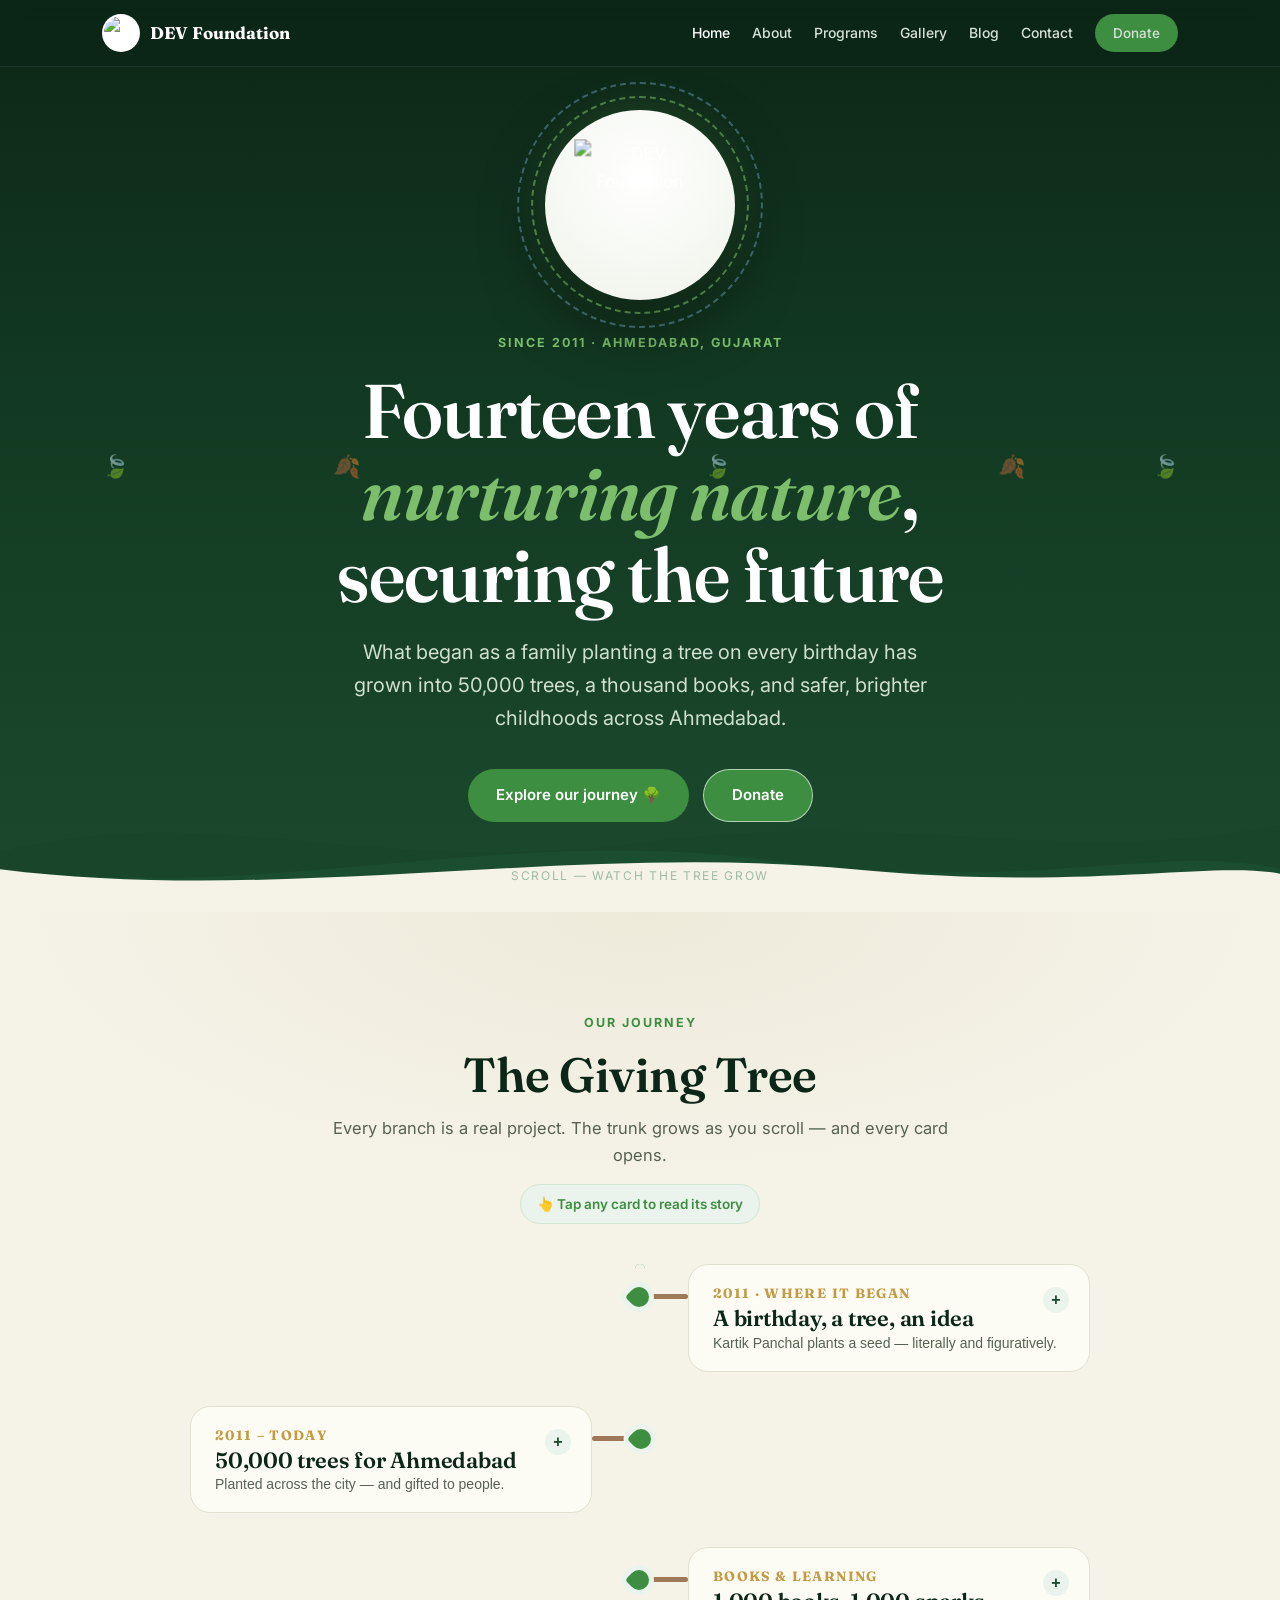
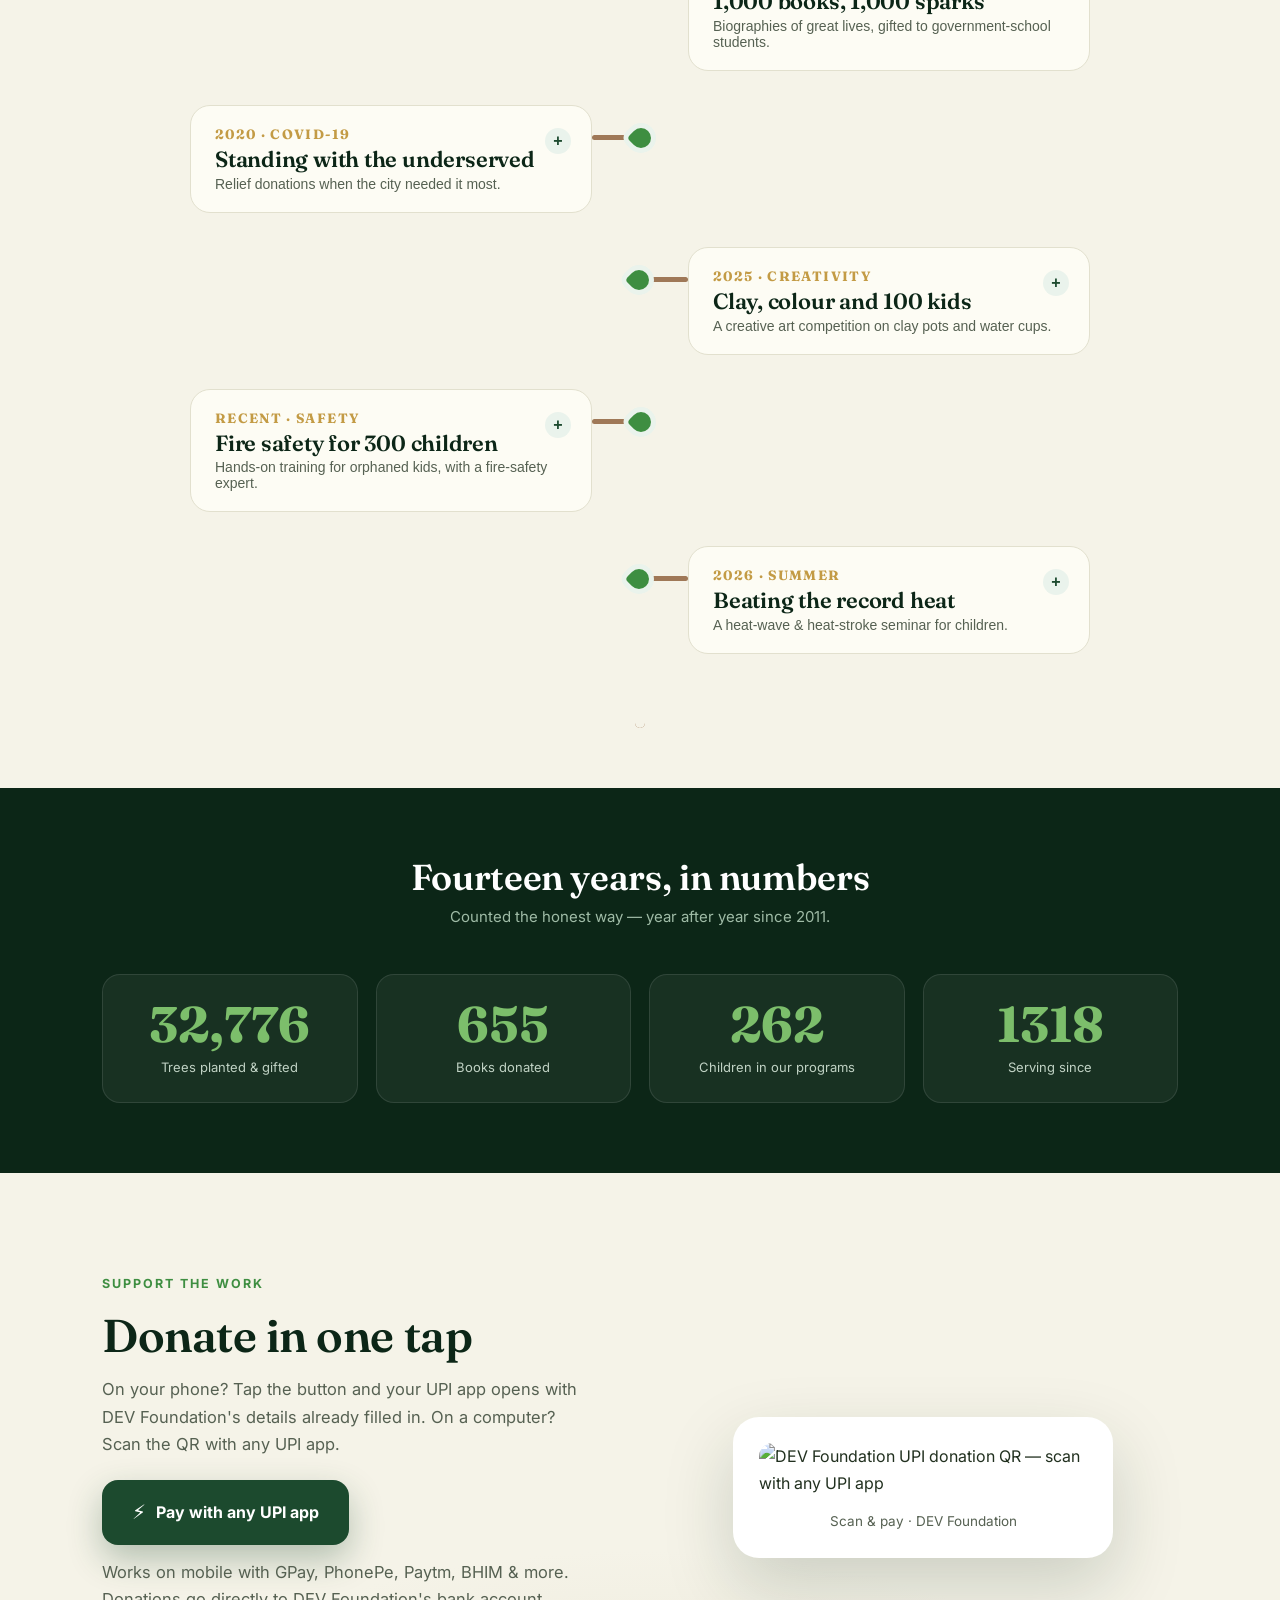
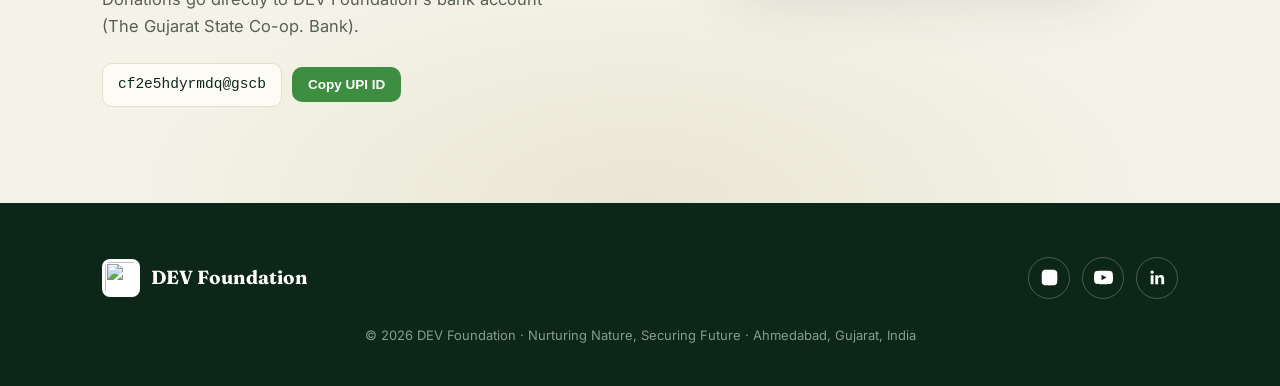
==== index.html @ 953d2b03 "Rename files and update links to fix site issues (6a5486227f415a7ed6ceddc9)" ====
<!DOCTYPE html>
<!-- ========================================================================
     DEV FOUNDATION — index.html  (HOME, v3 "The Giving Tree")
     • Layered forest hero with floating leaves
     • Interactive tree timeline: CLICK any leaf-card to open its story
     • Donate: QR + tap-to-pay UPI button (opens GPay/PhonePe on mobile)
     • Works on mobile / tablet / laptop
     ======================================================================== -->
<html lang="en">
<head>
  <meta charset="UTF-8">
  <meta name="viewport" content="width=device-width, initial-scale=1.0">
  <title>DEV Foundation — Nurturing Nature, Securing Future</title>
  <meta name="description" content="DEV Foundation, Ahmedabad — 50,000+ trees planted since 2011, 1,000+ books donated, child-safety programs. Explore our journey and donate via UPI.">
  <link rel="preconnect" href="https://fonts.googleapis.com">
  <link rel="preconnect" href="https://fonts.gstatic.com" crossorigin>
  <link href="https://fonts.googleapis.com/css2?family=Fraunces:ital,opsz,wght@0,9..144,400;0,9..144,600;0,9..144,700;1,9..144,500&family=Inter:wght@400;500;600;700&display=swap" rel="stylesheet">
  <link rel="stylesheet" href="style.css">
</head>
<body>

<!-- ============ NAV ============ -->
<header class="site-nav" id="siteNav">
  <div class="wrap nav-inner">
    <a class="nav-logo" href="index.html"><img src="images/dev-logo.png" alt="DEV Foundation logo"> DEV Foundation</a>
    <button class="nav-burger" id="burger" aria-label="Open menu" aria-expanded="false">
      <span></span><span></span><span></span>
    </button>
    <nav class="nav-menu" id="navMenu">
      <a href="index.html" class="active">Home</a>
      <a href="about.html">About</a>
      <a href="programs.html">Programs</a>
      <a href="gallery.html">Gallery</a>
      <a href="blog.html">Blog</a>
      <a href="contact.html">Contact</a>
      <a href="#donate" class="btn">Donate</a>
    </nav>
  </div>
</header>

<!-- ============ HERO: layered forest ============ -->
<section class="hero" id="top">
  <!-- floating leaves (positions vary) -->
  <span class="leaf-float" style="left:8%;animation-duration:14s">🍃</span>
  <span class="leaf-float" style="left:26%;animation-duration:18s;animation-delay:-6s">🍂</span>
  <span class="leaf-float" style="left:55%;animation-duration:16s;animation-delay:-3s">🍃</span>
  <span class="leaf-float" style="left:78%;animation-duration:20s;animation-delay:-10s">🍂</span>
  <span class="leaf-float" style="left:90%;animation-duration:15s;animation-delay:-8s">🍃</span>

  <div class="hero-content">
    <!-- 3D medallion: floats, has orbit rings, and tilts with your mouse -->
    <div class="medallion" id="medWrap">
      <div class="medallion-inner" id="medallion">
        <span class="ring"></span><span class="ring r2"></span>
        <img src="images/dev-logo.png" alt="DEV Foundation">
      </div>
    </div>
    <span class="eyebrow">Since 2011 · Ahmedabad, Gujarat</span>
    <h1>Fourteen years of <em>nurturing nature</em>, securing the future</h1>
    <p class="lead">What began as a family planting a tree on every birthday has grown into 50,000 trees, a thousand books, and safer, brighter childhoods across Ahmedabad.</p>
    <div class="hero-cta">
      <a href="#tree" class="btn">Explore our journey 🌳</a>
      <a href="#donate" class="btn ghost">Donate</a>
    </div>
  </div>

  <!-- layered hills for depth -->
  <div class="hero-layer l-back"><svg viewBox="0 0 1440 190" preserveAspectRatio="none"><path fill="#16412a" d="M0,120 C240,60 420,150 720,110 C1020,70 1200,140 1440,90 L1440,190 L0,190 Z"/></svg></div>
  <div class="hero-layer l-mid"><svg viewBox="0 0 1440 160" preserveAspectRatio="none"><path fill="#1d5434" d="M0,110 C300,150 560,60 860,100 C1160,140 1300,80 1440,110 L1440,160 L0,160 Z"/></svg></div>
  <div class="hero-layer l-front"><svg viewBox="0 0 1440 120" preserveAspectRatio="none"><path fill="#F5F3E8" d="M0,70 C320,110 640,40 960,70 C1220,95 1360,60 1440,75 L1440,120 L0,120 Z"/></svg></div>

  <div class="scroll-hint">Scroll — watch the tree grow</div>
</section>

<!-- ============ THE GIVING TREE (click the cards) ============ -->
<section class="tree-sec" id="tree">
  <div class="wrap">
    <div class="tree-head">
      <span class="eyebrow">Our journey</span>
      <h2>The Giving Tree</h2>
      <p>Every branch is a real project. The trunk grows as you scroll — and every card opens.</p>
      <span class="tree-hint">👆 Tap any card to read its story</span>
    </div>

    <div class="tree" id="treeRoot">
      <div class="trunk" id="trunk"></div>

      <!-- ====== BRANCH 1 : 2011 origins ====== -->
      <div class="branch rv">
        <button class="node" aria-expanded="false" aria-controls="d1">
          <span class="leafdot"></span>
          <span class="yr">2011 · WHERE IT BEGAN</span>
          <h3>A birthday, a tree, an idea</h3>
          <p class="peek">Kartik Panchal plants a seed — literally and figuratively.</p>
          <span class="openicon">+</span>
        </button>
        <div class="detail" id="d1">
          <div class="detail-inner">
            <p>The idea for DEV Foundation took root with Kartik Panchal. The family began planting a tree on every member's birthday and every World Environment Day — a small ritual that quietly became a tradition, then a mission.</p>
            <span class="fact">🌱 Started 2011</span><span class="fact">👨‍👩‍👦 Family-led</span>
            <div class="photo-slot">Photo slot — early plantation days (add later)</div>
          </div>
        </div>
      </div>

      <!-- ====== BRANCH 2 : 50,000 trees ====== -->
      <div class="branch rv">
        <button class="node" aria-expanded="false" aria-controls="d2">
          <span class="leafdot"></span>
          <span class="yr">2011 – TODAY</span>
          <h3>50,000 trees for Ahmedabad</h3>
          <p class="peek">Planted across the city — and gifted to people.</p>
          <span class="openicon">+</span>
        </button>
        <div class="detail" id="d2">
          <div class="detail-inner">
            <p>Year after year, tree by tree, DEV Foundation has planted and gifted around <strong>50,000 trees</strong> in and around Ahmedabad. Some stand in public spaces; many were gifted to people to plant and care for themselves — spreading the habit, not just the trees.</p>
            <span class="fact">🌳 ~50,000 trees</span><span class="fact">📍 Ahmedabad</span><span class="fact">🎁 Gifted to citizens</span>
            <div class="photo-slot">Photo slot — plantation drives (add later)</div>
          </div>
        </div>
      </div>

      <!-- ====== BRANCH 3 : 1,000 books ====== -->
      <div class="branch rv">
        <button class="node" aria-expanded="false" aria-controls="d3">
          <span class="leafdot"></span>
          <span class="yr">BOOKS &amp; LEARNING</span>
          <h3>1,000 books, 1,000 sparks</h3>
          <p class="peek">Biographies of great lives, gifted to government-school students.</p>
          <span class="openicon">+</span>
        </button>
        <div class="detail" id="d3">
          <div class="detail-inner">
            <p>We donated over <strong>1,000 books</strong> — autobiographies and biographies of successful people — to government-school students. The idea is simple: a child who reads how great lives were built starts imagining their own.</p>
            <span class="fact">📚 1,000+ books</span><span class="fact">🏫 Govt-school students</span>
            <div class="photo-slot">Photo slot — book donation (add later)</div>
          </div>
        </div>
      </div>

      <!-- ====== BRANCH 4 : COVID relief ====== -->
      <div class="branch rv">
        <button class="node" aria-expanded="false" aria-controls="d4">
          <span class="leafdot"></span>
          <span class="yr">2020 · COVID-19</span>
          <h3>Standing with the underserved</h3>
          <p class="peek">Relief donations when the city needed it most.</p>
          <span class="openicon">+</span>
        </button>
        <div class="detail" id="d4">
          <div class="detail-inner">
            <p>During the COVID-19 pandemic, DEV Foundation directed donations to underserved families — support given quietly, when it mattered most.</p>
            <span class="fact">🤝 Community relief</span><span class="fact">🦠 Pandemic response</span>
            <div class="photo-slot">Photo slot — relief work (add later)</div>
          </div>
        </div>
      </div>

      <!-- ====== BRANCH 5 : art competition ====== -->
      <div class="branch rv">
        <button class="node" aria-expanded="false" aria-controls="d5">
          <span class="leafdot"></span>
          <span class="yr">2025 · CREATIVITY</span>
          <h3>Clay, colour and 100 kids</h3>
          <p class="peek">A creative art competition on clay pots and water cups.</p>
          <span class="openicon">+</span>
        </button>
        <div class="detail" id="d5">
          <div class="detail-inner">
            <p>We brought <strong>100 students</strong> together for a creative art competition — painting clay pots and clay water cups. Traditional materials, young imaginations, and a room full of colour.</p>
            <span class="fact">🎨 100 students</span><span class="fact">🏺 Clay pots &amp; cups</span>
            <div class="photo-slot">Photo slot — art competition (add later)</div>
          </div>
        </div>
      </div>

      <!-- ====== BRANCH 6 : fire safety ====== -->
      <div class="branch rv">
        <button class="node" aria-expanded="false" aria-controls="d6">
          <span class="yr">RECENT · SAFETY</span>
          <span class="leafdot"></span>
          <h3>Fire safety for 300 children</h3>
          <p class="peek">Hands-on training for orphaned kids, with a fire-safety expert.</p>
          <span class="openicon">+</span>
        </button>
        <div class="detail" id="d6">
          <div class="detail-inner">
            <p>With a fire-safety expert, we trained <strong>300 orphaned children</strong> in what to do in danger — run in three batches of 100 students over six months, so every group got real attention, not a lecture.</p>
            <span class="fact">🛟 300 children</span><span class="fact">👩‍🚒 Expert-led</span><span class="fact">🗓 3 batches / 6 months</span>
            <div class="photo-slot">Photo slot — fire-safety drill (add later)</div>
          </div>
        </div>
      </div>

      <!-- ====== BRANCH 7 : heatwave seminar ====== -->
      <div class="branch rv">
        <button class="node" aria-expanded="false" aria-controls="d7">
          <span class="leafdot"></span>
          <span class="yr">2026 · SUMMER</span>
          <h3>Beating the record heat</h3>
          <p class="peek">A heat-wave &amp; heat-stroke seminar for children.</p>
          <span class="openicon">+</span>
        </button>
        <div class="detail" id="d7">
          <div class="detail-inner">
            <p>As Ahmedabad faced a record-breaking summer, we ran a seminar teaching children how to recognise heat stroke and keep themselves cool and safe — practical knowledge for a warming world, which is exactly where environment work meets child welfare.</p>
            <span class="fact">☀️ Heat-stroke awareness</span><span class="fact">🧒 For children</span>
            <div class="photo-slot">Photo slot — seminar (add later)</div>
          </div>
        </div>
      </div>

    </div><!-- /tree -->
  </div>
</section>

<!-- ============ IMPACT COUNTERS ============ -->
<section class="impact">
  <div class="wrap">
    <h2>Fourteen years, in numbers</h2>
    <p class="sub">Counted the honest way — year after year since 2011.</p>
    <div class="counters">
      <div class="counter rv"><div class="n" data-to="50000" data-suffix="+">0</div><div class="l">Trees planted &amp; gifted</div></div>
      <div class="counter rv"><div class="n" data-to="1000" data-suffix="+">0</div><div class="l">Books donated</div></div>
      <div class="counter rv"><div class="n" data-to="400" data-suffix="+">0</div><div class="l">Children in our programs</div></div>
      <div class="counter rv"><div class="n" data-to="2011" data-plain="1">0</div><div class="l">Serving since</div></div>
    </div>
  </div>
</section>

<!-- ============ DONATE: QR + UPI tap-to-pay ============ -->
<section class="donate" id="donate">
  <div class="wrap don-grid">
    <div class="don-copy rv">
      <span class="eyebrow">Support the work</span>
      <h2>Donate in one tap</h2>
      <p>On your phone? Tap the button and your UPI app opens with DEV Foundation's details already filled in. On a computer? Scan the QR with any UPI app.</p>
      <!-- UPI deep link: opens GPay / PhonePe / Paytm on mobile -->
      <a class="upi-btn" href="upi://pay?pa=cf2e5hdyrmdq@gscb&pn=DEV%20FOUNDATION&cu=INR">
        <span class="em">⚡</span> Pay with any UPI app
      </a>
      <p class="upi-note">Works on mobile with GPay, PhonePe, Paytm, BHIM &amp; more. Donations go directly to DEV Foundation's bank account (The Gujarat State Co-op. Bank).</p>
      <div class="upi-row">
        <span class="upi-id" id="devUpi">cf2e5hdyrmdq@gscb</span>
        <button class="copy-btn" id="copyBtn">Copy UPI ID</button>
      </div>
    </div>
    <div class="qr-card rv" id="qrCard">
      <img src="images/dev-qr.png" alt="DEV Foundation UPI donation QR — scan with any UPI app">
      <p class="cap">Scan &amp; pay · DEV Foundation</p>
    </div>
  </div>
</section>

<!-- ============ FOOTER ============ -->
<footer class="site-foot">
  <div class="wrap">
    <div class="foot-top">
      <div class="foot-logo"><img src="images/dev-logo.png" alt="">DEV Foundation</div>
      <!-- EDIT LATER: paste real social links into href="" -->
      <div class="socials">
        <a href="#" aria-label="Instagram" title="Instagram"><svg viewBox="0 0 24 24"><path d="M12 2.2c3.2 0 3.6 0 4.9.1 1.2.1 1.8.2 2.2.4.6.2 1 .5 1.4.9.4.4.7.8.9 1.4.2.4.4 1 .4 2.2.1 1.3.1 1.7.1 4.9s0 3.6-.1 4.9c-.1 1.2-.2 1.8-.4 2.2-.2.6-.5 1-.9 1.4-.4.4-.8.7-1.4.9-.4.2-1 .4-2.2.4-1.3.1-1.7.1-4.9.1s-3.6 0-4.9-.1c-1.2-.1-1.8-.2-2.2-.4-.6-.2-1-.5-1.4-.9-.4-.4-.7-.8-.9-1.4-.2-.4-.4-1-.4-2.2C2.2 15.6 2.2 15.2 2.2 12s0-3.6.1-4.9c.1-1.2.2-1.8.4-2.2.2-.6.5-1 .9-1.4.4-.4.8-.7 1.4-.9.4-.2 1-.4 2.2-.4C8.4 2.2 8.8 2.2 12 2.2zm0 3.1a4.9 4.9 0 1 1 0 9.8 4.9 4.9 0 0 1 0-9.8zm6.2-.2a1.1 1.1 0 1 1-2.3 0 1.1 1.1 0 0 1 2.3 0zM12 7.1a3.2 3.2 0 1 0 0 6.4 3.2 3.2 0 0 0 0-6.4z"/></svg></a>
        <a href="#" aria-label="YouTube" title="YouTube"><svg viewBox="0 0 24 24"><path d="M23.5 6.2a3 3 0 0 0-2.1-2.1C19.5 3.5 12 3.5 12 3.5s-7.5 0-9.4.6A3 3 0 0 0 .5 6.2 31 31 0 0 0 0 12a31 31 0 0 0 .5 5.8 3 3 0 0 0 2.1 2.1c1.9.6 9.4.6 9.4.6s7.5 0 9.4-.6a3 3 0 0 0 2.1-2.1A31 31 0 0 0 24 12a31 31 0 0 0-.5-5.8zM9.5 15.5v-7l6.3 3.5-6.3 3.5z"/></svg></a>
        <a href="#" aria-label="LinkedIn" title="LinkedIn"><svg viewBox="0 0 24 24"><path d="M20.4 20.4h-3.6v-5.6c0-1.3 0-3-1.9-3s-2.1 1.4-2.1 2.9v5.7H9.2V9h3.4v1.6h.1c.5-.9 1.7-1.9 3.4-1.9 3.6 0 4.3 2.4 4.3 5.5v6.2zM5.2 7.4a2.1 2.1 0 1 1 0-4.2 2.1 2.1 0 0 1 0 4.2zM7 20.4H3.4V9H7v11.4z"/></svg></a>
      </div>
    </div>
    <p class="foot-fine">© 2026 DEV Foundation · Nurturing Nature, Securing Future · Ahmedabad, Gujarat, India</p>
  </div>
</footer>

<script>
/* ---------- mobile menu ---------- */
var burger=document.getElementById('burger'),menu=document.getElementById('navMenu');
burger.addEventListener('click',function(){
  var open=menu.classList.toggle('open');
  burger.setAttribute('aria-expanded',open);
});
menu.querySelectorAll('a').forEach(function(a){a.addEventListener('click',function(){menu.classList.remove('open');burger.setAttribute('aria-expanded',false);});});

/* ---------- smooth scroll for in-page links (with fixed-nav offset) ---------- */
document.querySelectorAll('a[href^="#"]').forEach(function(a){
  a.addEventListener('click',function(e){
    var id=a.getAttribute('href');if(id.length<2)return;
    var target=document.querySelector(id);if(!target)return;
    e.preventDefault();
    window.scrollTo({top:target.getBoundingClientRect().top+window.pageYOffset-56,behavior:'smooth'});
  });
});

/* ---------- 3D tilt on the hero medallion (desktop, motion-safe) ---------- */
if(window.matchMedia('(hover:hover) and (prefers-reduced-motion:no-preference)').matches){
  var med=document.getElementById('medallion'),medWrap=document.getElementById('medWrap');
  if(med){
    medWrap.addEventListener('mousemove',function(ev){
      var r=med.getBoundingClientRect();
      var x=(ev.clientX-r.left)/r.width-.5,y=(ev.clientY-r.top)/r.height-.5;
      med.style.transform='rotateY('+(x*20)+'deg) rotateX('+(-y*20)+'deg)';
      med.style.animation='none';
    });
    medWrap.addEventListener('mouseleave',function(){med.style.transform='';med.style.animation='';});
  }
}

/* ---------- nav darkens after hero ---------- */
var nav=document.getElementById('siteNav');
window.addEventListener('scroll',function(){
  nav.classList.toggle('solid',window.scrollY>60);
},{passive:true});

/* ---------- scroll reveal + counters ---------- */
var obs=new IntersectionObserver(function(es){
  es.forEach(function(e){
    if(e.isIntersecting){
      e.target.classList.add('in');
      runCount(e.target);
      obs.unobserve(e.target);
    }
  });
},{threshold:.18});
document.querySelectorAll('.rv').forEach(function(el){obs.observe(el);});

function runCount(scope){
  (scope.querySelectorAll?scope.querySelectorAll('.n[data-to]'):[]).forEach(function(el){
    if(el.dataset.done)return;el.dataset.done=1;
    var to=+el.dataset.to,plain=el.dataset.plain,suf=el.dataset.suffix||'',start=null,dur=1500;
    function step(t){
      if(!start)start=t;
      var p=Math.min((t-start)/dur,1),v=Math.floor(p*to);
      el.textContent=(plain?v:v.toLocaleString('en-IN'))+(p===1?suf:'');
      if(p<1)requestAnimationFrame(step);
    }
    requestAnimationFrame(step);
  });
}

/* ---------- the trunk grows as you scroll ---------- */
var trunk=document.getElementById('trunk'),treeRoot=document.getElementById('treeRoot');
function growTrunk(){
  if(!trunk)return;
  var r=treeRoot.getBoundingClientRect(),vh=window.innerHeight;
  var progress=Math.min(Math.max((vh*0.8-r.top)/(r.height),0),1);
  trunk.style.setProperty('--trunk-hide',1-progress);
}
window.addEventListener('scroll',growTrunk,{passive:true});
growTrunk();

/* ---------- click a leaf card to open its story ---------- */
document.querySelectorAll('.node').forEach(function(btn){
  btn.addEventListener('click',function(){
    var panel=document.getElementById(btn.getAttribute('aria-controls'));
    var open=btn.getAttribute('aria-expanded')==='true';
    btn.setAttribute('aria-expanded',!open);
    panel.style.maxHeight=open?'0':(panel.scrollHeight+'px');
  });
});

/* ---------- copy UPI id ---------- */
document.getElementById('copyBtn').addEventListener('click',function(){
  var b=this;
  navigator.clipboard.writeText(document.getElementById('devUpi').innerText).then(function(){
    var o=b.innerText;b.innerText='Copied!';setTimeout(function(){b.innerText=o;},1600);
  });
});

/* ---------- gentle 3D tilt on the QR card (desktop) ---------- */
if(window.matchMedia('(hover:hover) and (prefers-reduced-motion:no-preference)').matches){
  var qc=document.getElementById('qrCard');
  qc.addEventListener('mousemove',function(ev){
    var r=qc.getBoundingClientRect();
    var x=(ev.clientX-r.left)/r.width-.5,y=(ev.clientY-r.top)/r.height-.5;
    qc.style.transform='rotateY('+(x*8)+'deg) rotateX('+(-y*8)+'deg)';
  });
  qc.addEventListener('mouseleave',function(){qc.style.transform='';});
}
</script>
</body>
</html>
---- style.css ----
/* ==========================================================================
   DEV FOUNDATION — style.css  (v3 "The Giving Tree")
   One file styles every page. Colours live at the top; sections below.
   ========================================================================== */

/* ---- 1. Colours & type tokens ---- */
:root{
  --paper:#F5F3E8;
  --paper-2:#FDFCF4;
  --forest:#1C4A2E;
  --forest-deep:#0C2617;
  --leaf:#3E8E41;
  --leaf-soft:#7CBE6B;
  --sky:#4A7FA5;
  --earth:#8A5A34;
  --gold:#C39B45;
  --ink:#21301F;
  --muted:#566152;
  --line:#E2E0CE;
}
*{box-sizing:border-box;margin:0;padding:0}
html{scroll-behavior:smooth}
body{font-family:'Inter',system-ui,sans-serif;background:var(--paper);color:var(--ink);line-height:1.65;-webkit-font-smoothing:antialiased;overflow-x:hidden}
h1,h2,h3,h4{font-family:'Fraunces',Georgia,serif;font-weight:600;line-height:1.08;letter-spacing:-.01em}
a{color:inherit;text-decoration:none}
img{max-width:100%;display:block}
.wrap{max-width:1120px;margin:0 auto;padding:0 22px}
.eyebrow{display:inline-block;font-size:12.5px;font-weight:700;letter-spacing:.16em;text-transform:uppercase;color:var(--leaf);margin-bottom:16px}
.btn{display:inline-flex;align-items:center;gap:9px;background:var(--forest);color:#fff;padding:13px 28px;border-radius:100px;font-weight:600;font-size:15px;border:none;cursor:pointer;transition:background .25s,transform .25s,box-shadow .25s}
.btn:hover{background:var(--forest-deep);transform:translateY(-2px);box-shadow:0 12px 26px rgba(28,74,46,.28)}
.btn.ghost{background:transparent;color:#fff;border:1.5px solid rgba(255,255,255,.6)}
.btn.ghost:hover{background:rgba(255,255,255,.14);box-shadow:none}
.rv{opacity:0;transform:translateY(24px);transition:opacity .7s ease,transform .7s ease}
.rv.in{opacity:1;transform:none}

/* ---- 2. Navigation ---- */
header.site-nav{position:fixed;top:0;left:0;right:0;z-index:60;background:rgba(12,38,23,.55);backdrop-filter:blur(12px);border-bottom:1px solid rgba(255,255,255,.08);transition:background .3s}
header.site-nav.solid{background:rgba(12,38,23,.92)}
.nav-inner{display:flex;align-items:center;justify-content:space-between;height:66px}
.nav-logo{display:flex;align-items:center;gap:10px;font-family:'Fraunces',serif;font-weight:700;font-size:17px;color:#fff}
.nav-logo img{width:38px;height:38px;object-fit:contain;background:#fff;border-radius:50%;padding:2px}
.nav-menu{display:flex;gap:22px;align-items:center}
.nav-menu a{font-size:14px;font-weight:500;color:#D5E3D6;transition:color .2s}
.nav-menu a:hover,.nav-menu a.active{color:#fff}
.nav-menu .btn{padding:8px 18px;font-size:13.5px;background:var(--leaf)}
.nav-menu .btn:hover{background:var(--leaf-soft);color:var(--forest-deep)}
/* mobile hamburger */
.nav-burger{display:none;flex-direction:column;gap:5px;background:none;border:none;cursor:pointer;padding:6px}
.nav-burger span{width:24px;height:2.5px;background:#fff;border-radius:2px;transition:transform .3s,opacity .3s}
@media(max-width:900px){
  .nav-burger{display:flex}
  .nav-menu{position:fixed;top:66px;right:0;left:0;background:rgba(12,38,23,.97);flex-direction:column;padding:26px 24px 30px;gap:20px;transform:translateY(-130%);transition:transform .35s ease;border-bottom:1px solid rgba(255,255,255,.1)}
  .nav-menu.open{transform:translateY(0)}
  .nav-menu a{font-size:17px}
}

/* ---- 3. Hero: layered forest ---- */
.hero{position:relative;min-height:100svh;display:flex;align-items:center;justify-content:center;text-align:center;overflow:hidden;background:linear-gradient(180deg,#0C2617 0%,#123A22 45%,#1C4A2E 100%);color:#fff;padding:110px 0 90px}
.hero-layer{position:absolute;left:0;right:0;bottom:-2px;pointer-events:none}
.hero-layer svg{display:block;width:100%;height:auto}
.l-back{opacity:.35}
.l-mid{opacity:.6}
.l-front{opacity:1}
.leaf-float{position:absolute;font-size:22px;opacity:.5;animation:fall linear infinite}
@keyframes fall{
  0%{transform:translateY(-8vh) rotate(0deg)}
  100%{transform:translateY(108vh) rotate(340deg)}
}
.hero-content{position:relative;z-index:3;max-width:780px;padding:0 22px}
/* 3D logo medallion (floats + tilts with the mouse) */
.medallion{perspective:900px;margin:0 auto 28px;width:190px}
.medallion-inner{width:190px;height:190px;border-radius:50%;position:relative;display:flex;align-items:center;justify-content:center;background:radial-gradient(circle at 50% 35%,#ffffff,#EFF3E9);box-shadow:0 24px 60px rgba(0,0,0,.5),0 0 40px rgba(124,190,107,.25);transform-style:preserve-3d;transition:transform .2s ease;animation:float 6s ease-in-out infinite}
.medallion-inner img{width:66%;height:66%;object-fit:contain;transform:translateZ(36px)}
.ring{position:absolute;inset:-14px;border-radius:50%;border:2px dashed var(--leaf-soft);opacity:.55;animation:spin 26s linear infinite}
.ring.r2{inset:-28px;border-color:#7FB3D8;animation-duration:40s;animation-direction:reverse;opacity:.4}
@keyframes spin{to{transform:rotate(360deg)}}
@keyframes float{0%,100%{transform:translateY(0)}50%{transform:translateY(-10px)}}
.hero .eyebrow{color:var(--leaf-soft)}
.hero h1{font-size:clamp(40px,7.6vw,76px);margin-bottom:20px}
.hero h1 em{font-style:italic;color:var(--leaf-soft)}
.hero .lead{font-size:clamp(16.5px,2.3vw,20px);color:#CFE0D0;max-width:600px;margin:0 auto 34px}
.hero-cta{display:flex;gap:14px;justify-content:center;flex-wrap:wrap}
.hero .btn{background:var(--leaf)}
.hero .btn:hover{background:var(--leaf-soft);color:var(--forest-deep)}
.scroll-hint{position:absolute;bottom:26px;left:50%;transform:translateX(-50%);z-index:3;color:#9FBBA6;font-size:12px;letter-spacing:.14em;text-transform:uppercase;animation:hint 2.4s ease-in-out infinite}
@keyframes hint{0%,100%{transform:translate(-50%,0);opacity:.7}50%{transform:translate(-50%,8px);opacity:1}}

/* ---- 4. THE GIVING TREE (interactive timeline) ---- */
.tree-sec{position:relative;padding:96px 0 60px;background:
  radial-gradient(1200px 500px at 50% 0%,#EDEADA 0%,var(--paper) 55%)}
.tree-head{text-align:center;max-width:640px;margin:0 auto 24px}
.tree-head h2{font-size:clamp(30px,4.6vw,48px);color:var(--forest-deep);margin-bottom:14px}
.tree-head p{color:var(--muted);font-size:16.5px}
.tree-hint{display:inline-flex;align-items:center;gap:8px;margin-top:14px;font-size:13.5px;color:var(--leaf);font-weight:600;background:#EAF3EC;border:1px solid #D3E6D6;padding:8px 16px;border-radius:100px}

.tree{position:relative;max-width:900px;margin:40px auto 0;padding-bottom:40px}
/* the growing trunk */
.trunk{position:absolute;left:50%;top:0;bottom:0;width:10px;transform:translateX(-50%);border-radius:8px;background:linear-gradient(180deg,var(--leaf) 0%,var(--earth) 100%);transform-origin:top;overflow:hidden}
.trunk::after{content:"";position:absolute;inset:0;background:var(--paper);transform-origin:bottom;transform:scaleY(var(--trunk-hide,1));transition:transform .1s linear}
/* each milestone = a branch */
.branch{position:relative;width:calc(50% - 48px);margin-bottom:34px}
.branch:nth-child(odd){margin-right:auto}
.branch:nth-child(even){margin-left:auto}
/* the wooden connector from trunk to node */
.branch::before{content:"";position:absolute;top:30px;width:48px;height:5px;border-radius:4px;background:var(--earth);opacity:.8}
.branch:nth-child(odd)::before{right:-48px}
.branch:nth-child(even)::before{left:-48px}
/* leaf node button */
.node{width:100%;text-align:left;background:var(--paper-2);border:1.5px solid var(--line);border-radius:20px;padding:20px 24px;cursor:pointer;transition:transform .22s,box-shadow .22s,border-color .22s;position:relative}
.node:hover{transform:translateY(-4px);box-shadow:0 16px 36px rgba(28,74,46,.13);border-color:var(--leaf-soft)}
.node .yr{font-family:'Fraunces',serif;font-size:13.5px;font-weight:700;letter-spacing:.1em;color:var(--gold)}
.node h3{font-size:clamp(18px,2.4vw,22px);color:var(--forest-deep);margin:6px 0 4px}
.node .peek{font-size:14px;color:var(--muted)}
.node .leafdot{position:absolute;top:22px;width:20px;height:20px;border-radius:50% 50% 50% 4px;background:var(--leaf);transform:rotate(45deg);box-shadow:0 0 0 5px #EAF3EC;transition:transform .3s,background .3s}
.branch:nth-child(odd) .leafdot{right:-60px}
.branch:nth-child(even) .leafdot{left:-60px}
.node[aria-expanded="true"] .leafdot{background:var(--gold);transform:rotate(45deg) scale(1.25)}
.node .openicon{position:absolute;right:20px;top:22px;width:26px;height:26px;border-radius:50%;background:#EAF3EC;color:var(--forest);display:flex;align-items:center;justify-content:center;font-size:16px;font-weight:700;transition:transform .3s}
.node[aria-expanded="true"] .openicon{transform:rotate(45deg)}
/* the expanding detail panel */
.detail{max-height:0;overflow:hidden;transition:max-height .5s ease;background:transparent}
.detail-inner{background:var(--forest-deep);color:#DFEADF;border-radius:20px;padding:26px 28px;margin-top:12px}
.detail-inner p{font-size:15px;margin-bottom:12px;color:#C9DACB}
.detail-inner .fact{display:inline-block;background:rgba(255,255,255,.08);border:1px solid rgba(255,255,255,.14);color:var(--leaf-soft);font-weight:600;font-size:13px;border-radius:100px;padding:6px 14px;margin:4px 6px 0 0}
.detail-inner .photo-slot{margin-top:14px;border:1.5px dashed rgba(255,255,255,.3);border-radius:14px;padding:20px;text-align:center;font-size:13px;color:#9FBBA6}
.detail-inner .photo-slot img{border-radius:12px;margin:0 auto}
/* tree responsive: single column */
@media(max-width:760px){
  .trunk{left:16px;transform:none}
  .branch{width:100%;padding-left:52px}
  .branch:nth-child(odd),.branch:nth-child(even){margin:0 0 26px 0}
  .branch::before{left:16px!important;right:auto!important;width:36px;top:28px}
  .branch .leafdot{left:6px!important;right:auto!important;top:20px}
}

/* ---- 5. Impact counters ---- */
.impact{background:var(--forest-deep);color:#fff;padding:70px 0}
.impact h2{color:#fff;font-size:clamp(26px,3.4vw,36px);text-align:center;margin-bottom:8px}
.impact .sub{text-align:center;color:#9FBBA6;margin-bottom:44px;font-size:15px}
.counters{display:grid;grid-template-columns:repeat(4,1fr);gap:18px}
.counter{text-align:center;padding:24px 12px;border-radius:18px;background:rgba(255,255,255,.05);border:1px solid rgba(255,255,255,.1)}
.counter .n{font-family:'Fraunces',serif;font-size:clamp(32px,4.4vw,50px);font-weight:700;color:var(--leaf-soft);line-height:1}
.counter .l{font-size:13px;color:#C0D2C4;margin-top:8px}
@media(max-width:760px){.counters{grid-template-columns:repeat(2,1fr)}}

/* ---- 6. Donate (QR + UPI tap-to-pay) ---- */
.donate{padding:96px 0;background:
  radial-gradient(900px 420px at 50% 100%,#E9E6D5 0%,var(--paper) 60%)}
.don-grid{display:grid;grid-template-columns:1fr 1fr;gap:56px;align-items:center}
@media(max-width:860px){.don-grid{grid-template-columns:1fr}}
.don-copy h2{font-size:clamp(30px,4.4vw,46px);color:var(--forest-deep);margin-bottom:16px}
.don-copy p{color:var(--muted);font-size:16.5px;margin-bottom:22px;max-width:480px}
.upi-btn{display:inline-flex;align-items:center;gap:10px;background:var(--forest);color:#fff;font-weight:700;font-size:16px;padding:16px 30px;border-radius:16px;box-shadow:0 14px 34px rgba(28,74,46,.3);transition:transform .22s,box-shadow .22s;margin-bottom:14px}
.upi-btn:hover{transform:translateY(-3px);box-shadow:0 20px 44px rgba(28,74,46,.36)}
.upi-btn .em{font-size:20px}
.upi-note{font-size:13px;color:var(--muted)}
.upi-row{display:flex;align-items:center;gap:10px;margin-top:18px;flex-wrap:wrap}
.upi-id{font-family:ui-monospace,'SF Mono',Menlo,monospace;font-size:14.5px;background:var(--paper-2);padding:9px 15px;border-radius:10px;border:1px solid var(--line);color:var(--forest-deep)}
.copy-btn{background:var(--leaf);color:#fff;border:none;padding:10px 16px;border-radius:10px;font-size:13.5px;font-weight:700;cursor:pointer;transition:background .2s}
.copy-btn:hover{background:var(--forest)}
.qr-card{background:#fff;border-radius:26px;padding:26px;box-shadow:0 28px 70px rgba(15,46,28,.18);max-width:380px;margin:0 auto;transform-style:preserve-3d;transition:transform .2s ease}
.qr-card img{border-radius:14px}
.qr-card .cap{text-align:center;font-size:13.5px;color:var(--muted);margin-top:14px}

/* ---- 7. Footer ---- */
footer.site-foot{background:var(--forest-deep);color:#B7C9BB;padding:54px 0 40px}
.foot-top{display:flex;justify-content:space-between;align-items:center;gap:24px;flex-wrap:wrap}
.foot-logo{display:flex;align-items:center;gap:11px;color:#fff;font-family:'Fraunces',serif;font-weight:700;font-size:19px}
.foot-logo img{width:38px;height:38px;object-fit:contain;background:#fff;border-radius:8px;padding:3px}
.socials{display:flex;gap:12px}
.socials a{width:42px;height:42px;border-radius:50%;border:1px solid rgba(255,255,255,.25);display:flex;align-items:center;justify-content:center;transition:background .2s,transform .2s}
.socials a:hover{background:rgba(255,255,255,.13);transform:translateY(-3px)}
.socials svg{width:19px;height:19px;fill:#fff}
.foot-fine{margin-top:26px;font-size:13px;text-align:center;color:#7FA089}

a:focus-visible,button:focus-visible{outline:3px solid var(--sky);outline-offset:3px;border-radius:8px}
@media(prefers-reduced-motion:reduce){*{transition:none!important;animation:none!important;scroll-behavior:auto!important}.rv{opacity:1;transform:none}.trunk::after{display:none}}

/* ==========================================================================
   ABOUT PAGE styles (about.html)
   ========================================================================== */

/* short dark page-hero (reused by inner pages) */
.page-hero{position:relative;padding:150px 0 90px;text-align:center;color:#fff;overflow:hidden;background:linear-gradient(180deg,#0C2617 0%,#123A22 55%,#1C4A2E 100%)}
.page-hero .eyebrow{color:var(--leaf-soft)}
.page-hero h1{font-size:clamp(36px,6vw,60px);margin-bottom:14px}
.page-hero h1 em{font-style:italic;color:var(--leaf-soft)}
.page-hero p{color:#CFE0D0;max-width:600px;margin:0 auto;font-size:clamp(15.5px,2vw,18px)}
.page-hero .hero-layer{position:absolute;left:0;right:0;bottom:-2px;pointer-events:none}
.page-hero .hero-layer svg{display:block;width:100%;height:auto}

/* chapters: the story told in numbered acts */
.chapters{padding:90px 0 40px}
.chapter{display:grid;grid-template-columns:170px 1fr;gap:40px;align-items:start;margin-bottom:64px}
@media(max-width:720px){.chapter{grid-template-columns:1fr;gap:14px}}
.ch-mark{font-family:'Fraunces',serif;font-weight:700;font-size:clamp(40px,6vw,64px);color:var(--forest);opacity:.16;line-height:1;position:sticky;top:96px}
@media(max-width:720px){.ch-mark{position:static}}
.chapter h2{font-size:clamp(24px,3.4vw,34px);color:var(--forest-deep);margin-bottom:14px}
.chapter p{color:var(--muted);font-size:16.5px;margin-bottom:14px;max-width:640px}
.chapter .pull{border-left:3px solid var(--gold);padding:8px 0 8px 20px;font-family:'Fraunces',serif;font-style:italic;font-size:19px;color:var(--forest-deep);margin:20px 0 4px;max-width:560px}

/* values strip */
.values{background:var(--forest-deep);color:#fff;padding:80px 0}
.values h2{color:#fff;text-align:center;font-size:clamp(26px,3.6vw,38px);margin-bottom:10px}
.values .sub{text-align:center;color:#9FBBA6;margin-bottom:44px;font-size:15px}
.vals{display:grid;grid-template-columns:repeat(3,1fr);gap:18px}
@media(max-width:760px){.vals{grid-template-columns:1fr}}
.val{background:rgba(255,255,255,.05);border:1px solid rgba(255,255,255,.11);border-radius:20px;padding:30px 26px;text-align:center}
.val .vi{font-size:30px;margin-bottom:14px}
.val h3{color:#fff;font-size:20px;margin-bottom:8px}
.val p{color:#C0D2C4;font-size:14px}

/* president block */
.president{padding:96px 0}
.pres-grid{display:grid;grid-template-columns:340px 1fr;gap:54px;align-items:center}
@media(max-width:860px){.pres-grid{grid-template-columns:1fr;gap:34px}}
.portrait{position:relative;border-radius:26px;overflow:hidden;aspect-ratio:4/5;background:linear-gradient(150deg,var(--forest),var(--leaf));box-shadow:0 26px 64px rgba(12,38,23,.28);display:flex;align-items:center;justify-content:center;max-width:340px;margin:0 auto}
.portrait img{position:absolute;inset:0;width:100%;height:100%;object-fit:cover}
.portrait .initials{font-family:'Fraunces',serif;font-size:104px;color:rgba(255,255,255,.88);font-weight:700}
.portrait .tag{position:absolute;bottom:14px;left:14px;right:14px;background:rgba(255,255,255,.93);border-radius:12px;padding:9px 14px;font-size:12.5px;color:var(--muted);text-align:center}
.pres-body h2{font-size:clamp(26px,3.8vw,38px);color:var(--forest-deep);margin-bottom:4px}
.pres-body .role{color:var(--leaf);font-weight:700;font-size:13px;letter-spacing:.1em;text-transform:uppercase;margin-bottom:18px}
.pres-body p{color:var(--muted);font-size:16.5px;margin-bottom:14px}
.pres-body .pull{border-left:3px solid var(--gold);padding:8px 0 8px 20px;font-family:'Fraunces',serif;font-style:italic;font-size:19px;color:var(--forest-deep);margin-top:18px}

/* cta band (shared by inner pages) */
.cta-band{background:linear-gradient(150deg,var(--forest),var(--leaf));color:#fff;padding:72px 0;text-align:center}
.cta-band h2{color:#fff;font-size:clamp(26px,3.8vw,40px);margin-bottom:12px}
.cta-band p{color:#E4F0E6;max-width:520px;margin:0 auto 26px;font-size:16.5px}
.cta-band .btn{background:#fff;color:var(--forest)}
.cta-band .btn:hover{background:var(--paper);transform:translateY(-2px)}
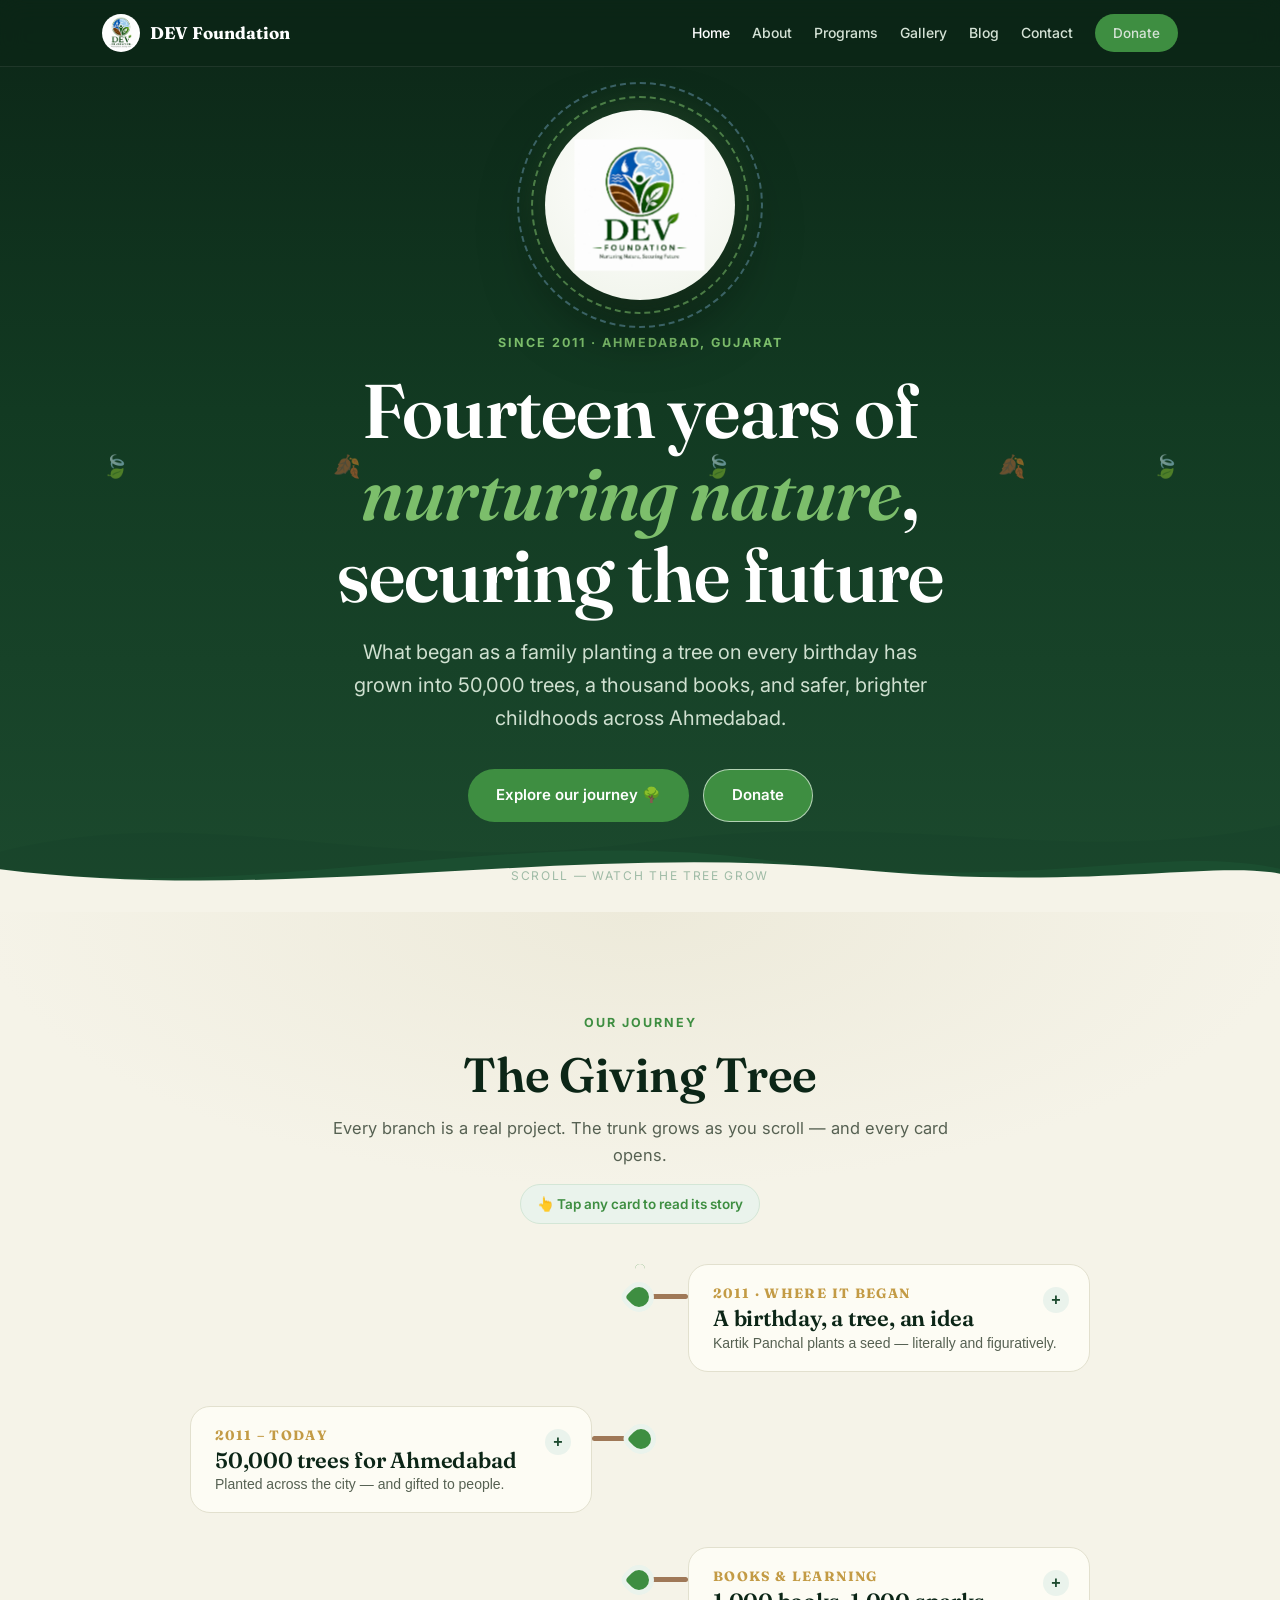
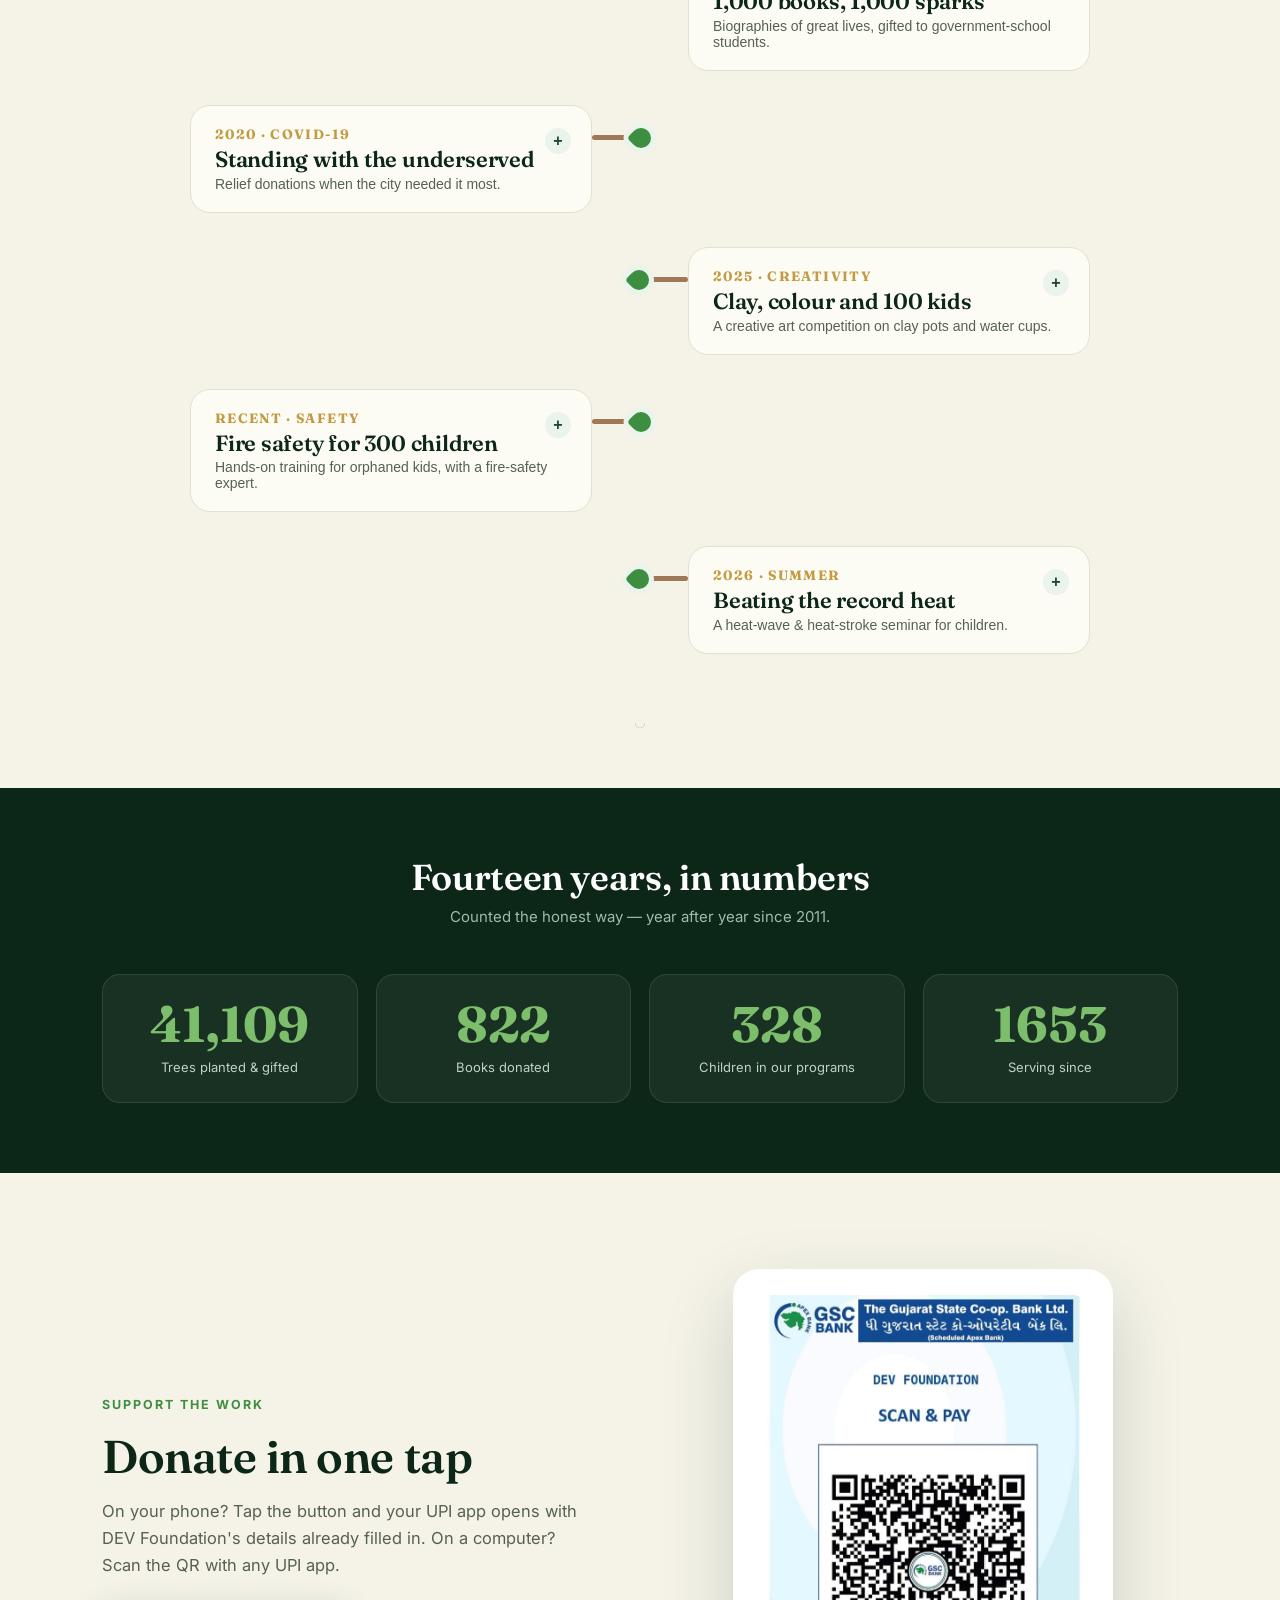
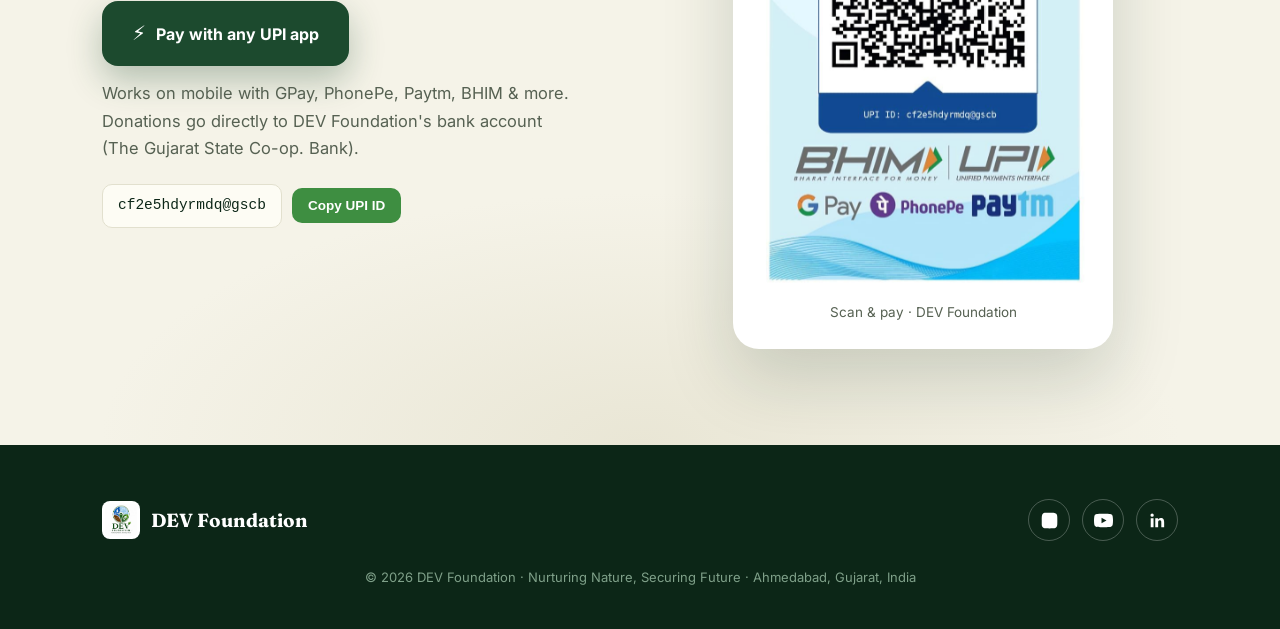
==== commit 02cefc9d: "Add files via upload" ====
--- a/index.html
+++ b/index.html
@@ -22,7 +22,7 @@
 <!-- ============ NAV ============ -->
 <header class="site-nav" id="siteNav">
   <div class="wrap nav-inner">
-    <a class="nav-logo" href="index.html"><img src="images/dev-logo.png" alt="DEV Foundation logo"> DEV Foundation</a>
+    <a class="nav-logo" href="index.html"><img src="Images/dev-logo.png" alt="DEV Foundation logo"> DEV Foundation</a>
     <button class="nav-burger" id="burger" aria-label="Open menu" aria-expanded="false">
       <span></span><span></span><span></span>
     </button>
@@ -52,7 +52,7 @@
     <div class="medallion" id="medWrap">
       <div class="medallion-inner" id="medallion">
         <span class="ring"></span><span class="ring r2"></span>
-        <img src="images/dev-logo.png" alt="DEV Foundation">
+        <img src="Images/dev-logo.png" alt="DEV Foundation">
       </div>
     </div>
     <span class="eyebrow">Since 2011 · Ahmedabad, Gujarat</span>
@@ -247,7 +247,7 @@
       </div>
     </div>
     <div class="qr-card rv" id="qrCard">
-      <img src="images/dev-qr.png" alt="DEV Foundation UPI donation QR — scan with any UPI app">
+      <img src="Images/dev-qr.png" alt="DEV Foundation UPI donation QR — scan with any UPI app">
       <p class="cap">Scan &amp; pay · DEV Foundation</p>
     </div>
   </div>
@@ -257,7 +257,7 @@
 <footer class="site-foot">
   <div class="wrap">
     <div class="foot-top">
-      <div class="foot-logo"><img src="images/dev-logo.png" alt="">DEV Foundation</div>
+      <div class="foot-logo"><img src="Images/dev-logo.png" alt="">DEV Foundation</div>
       <!-- EDIT LATER: paste real social links into href="" -->
       <div class="socials">
         <a href="#" aria-label="Instagram" title="Instagram"><svg viewBox="0 0 24 24"><path d="M12 2.2c3.2 0 3.6 0 4.9.1 1.2.1 1.8.2 2.2.4.6.2 1 .5 1.4.9.4.4.7.8.9 1.4.2.4.4 1 .4 2.2.1 1.3.1 1.7.1 4.9s0 3.6-.1 4.9c-.1 1.2-.2 1.8-.4 2.2-.2.6-.5 1-.9 1.4-.4.4-.8.7-1.4.9-.4.2-1 .4-2.2.4-1.3.1-1.7.1-4.9.1s-3.6 0-4.9-.1c-1.2-.1-1.8-.2-2.2-.4-.6-.2-1-.5-1.4-.9-.4-.4-.7-.8-.9-1.4-.2-.4-.4-1-.4-2.2C2.2 15.6 2.2 15.2 2.2 12s0-3.6.1-4.9c.1-1.2.2-1.8.4-2.2.2-.6.5-1 .9-1.4.4-.4.8-.7 1.4-.9.4-.2 1-.4 2.2-.4C8.4 2.2 8.8 2.2 12 2.2zm0 3.1a4.9 4.9 0 1 1 0 9.8 4.9 4.9 0 0 1 0-9.8zm6.2-.2a1.1 1.1 0 1 1-2.3 0 1.1 1.1 0 0 1 2.3 0zM12 7.1a3.2 3.2 0 1 0 0 6.4 3.2 3.2 0 0 0 0-6.4z"/></svg></a>
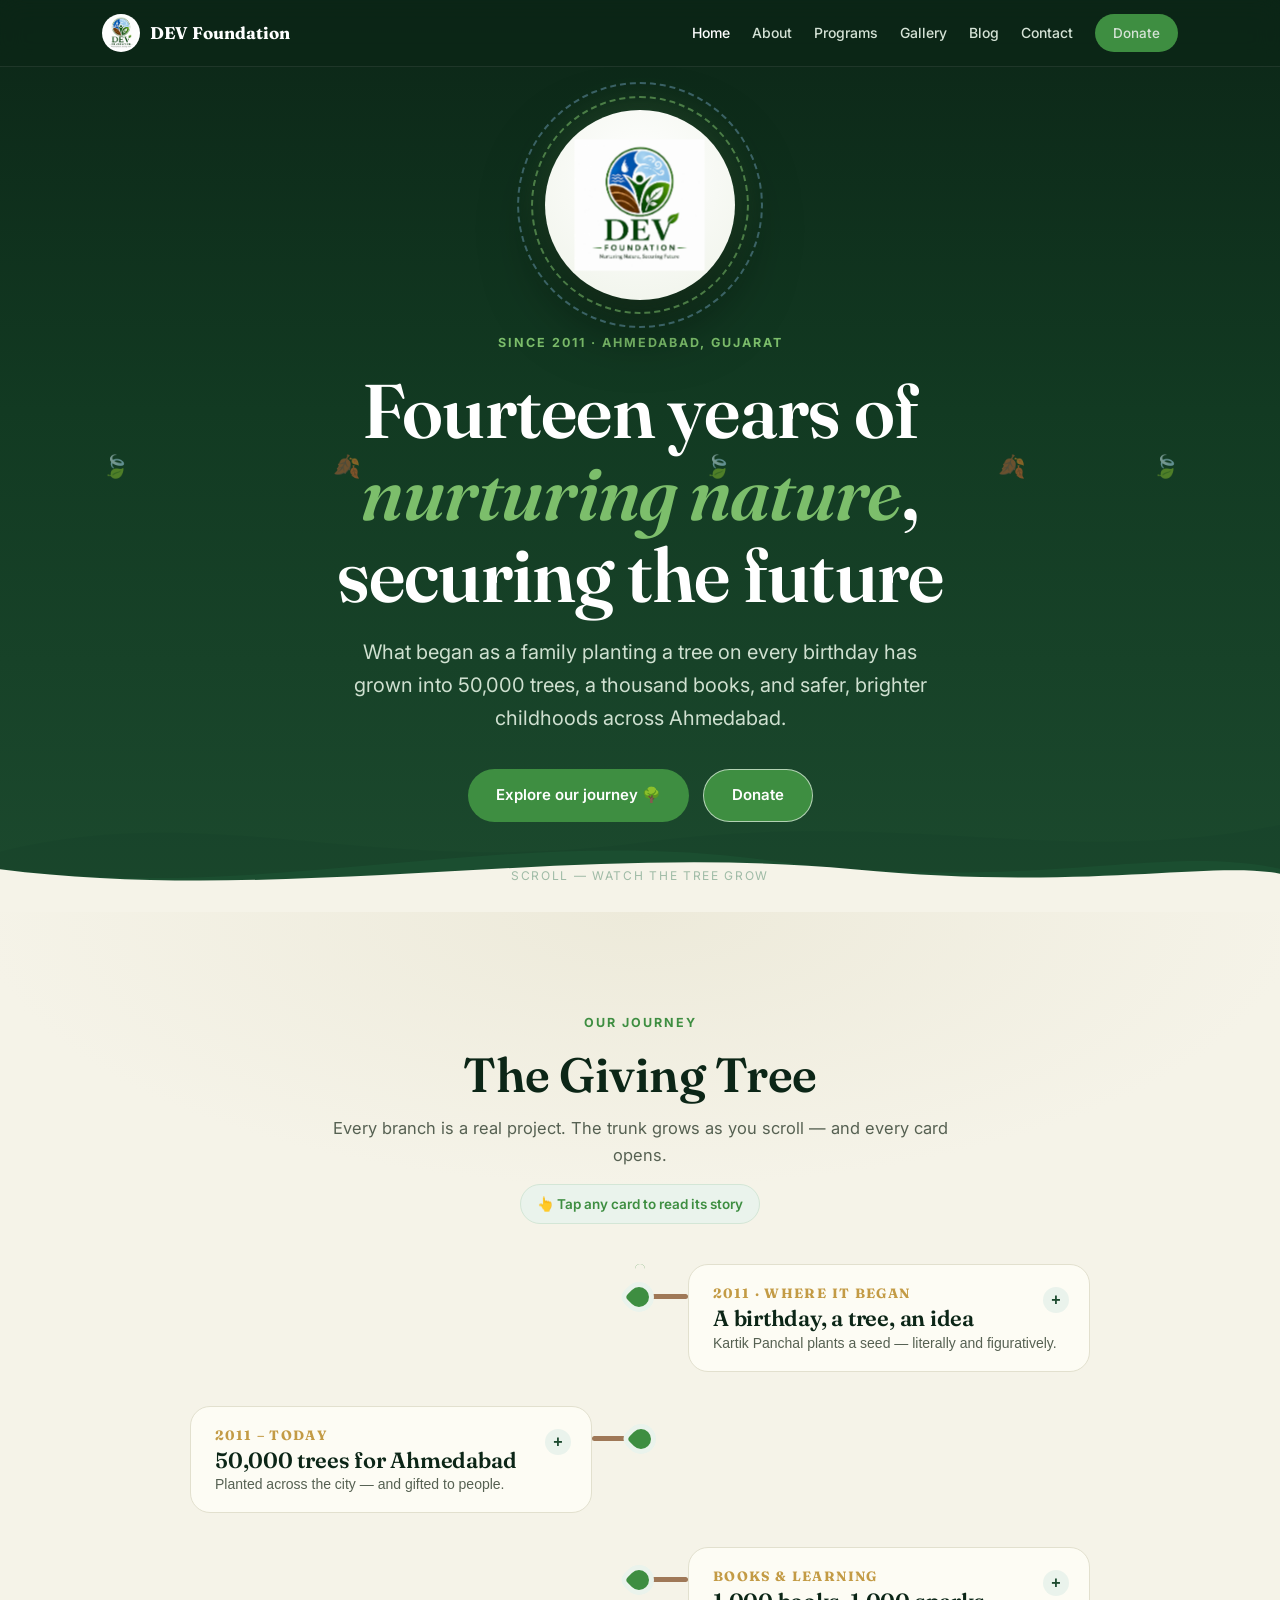
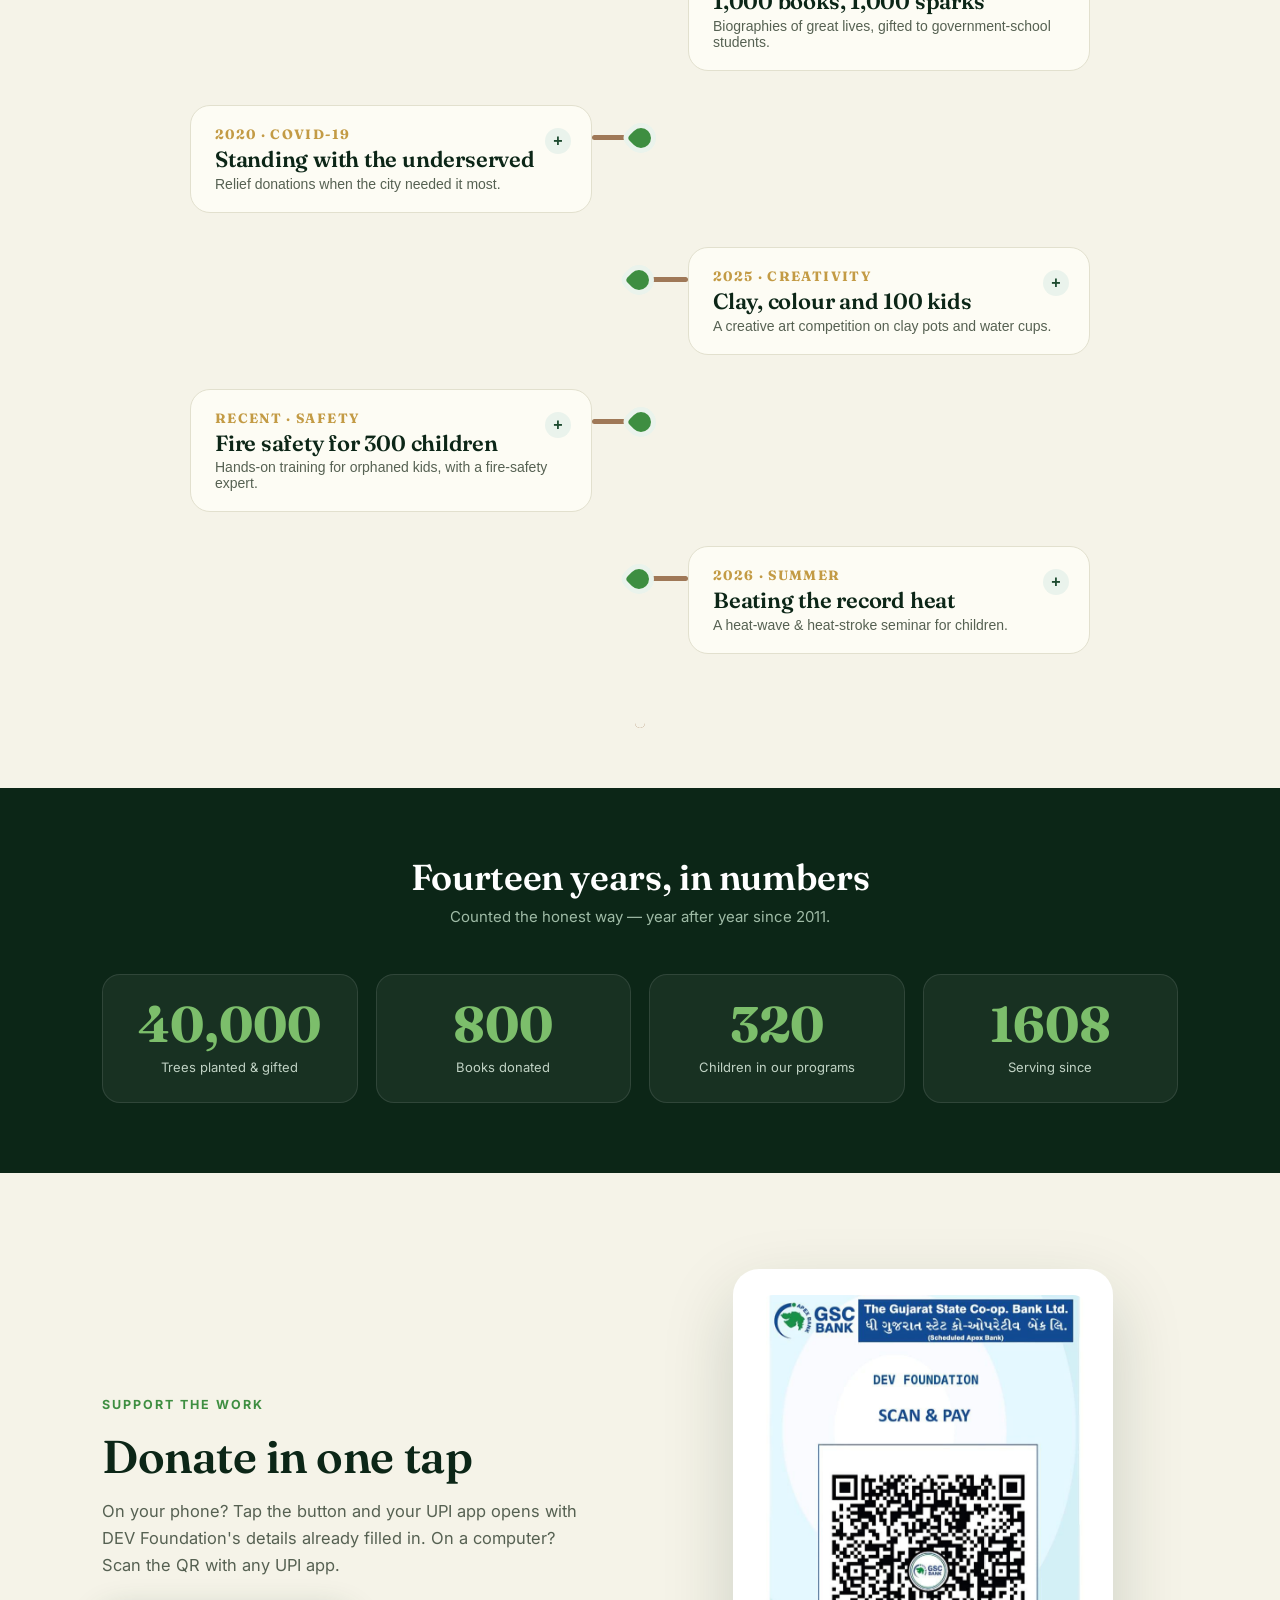
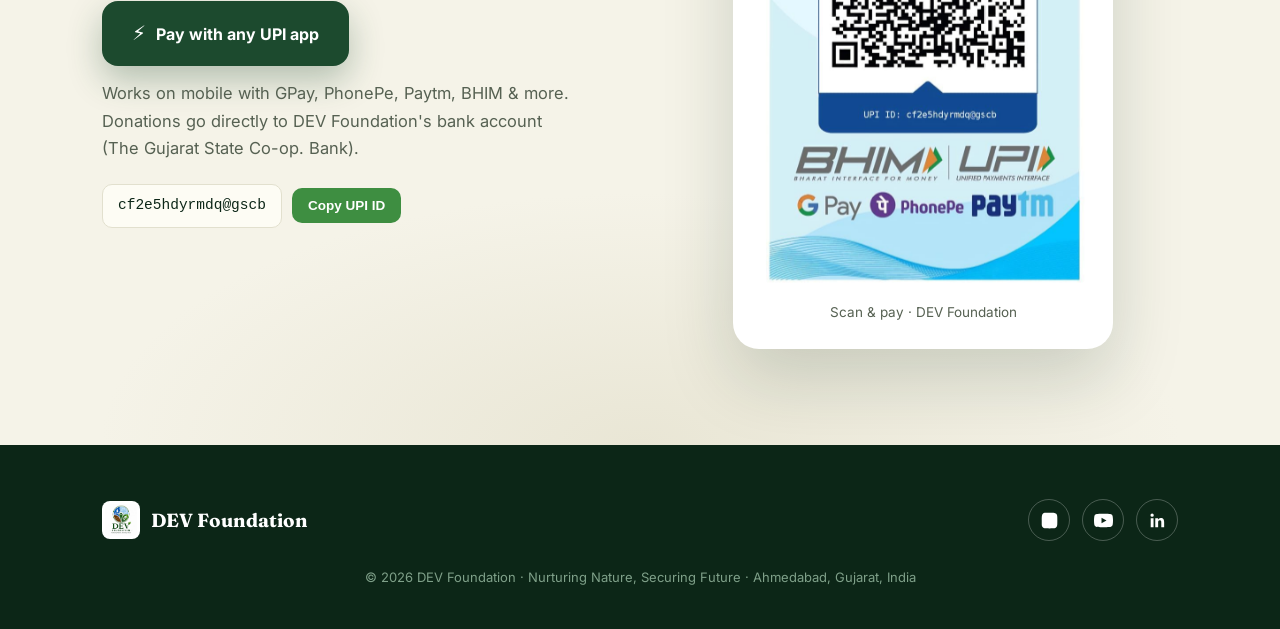
==== commit 765116cc: "Add files via upload" ====
--- a/index.html
+++ b/index.html
@@ -9,9 +9,17 @@
 <html lang="en">
 <head>
   <meta charset="UTF-8">
+  <meta name="google-site-verification" content="6uqvp4MSJIKIKpNs5z0cCopPOzRw6e3y3kQNwROFSGo" />
   <meta name="viewport" content="width=device-width, initial-scale=1.0">
-  <title>DEV Foundation — Nurturing Nature, Securing Future</title>
-  <meta name="description" content="DEV Foundation, Ahmedabad — 50,000+ trees planted since 2011, 1,000+ books donated, child-safety programs. Explore our journey and donate via UPI.">
+  <title>DEV Foundation | Environmental NGO in Ahmedabad, Gujarat</title>
+  <meta property="og:title" content="DEV Foundation | Environmental NGO in Ahmedabad, Gujarat">
+  <meta property="og:description" content="DEV Foundation is an environmental NGO in Ahmedabad, Gujarat, serving since 2011 — 50,000+ trees planted, 1,000+ books donated, and safety programs for 400+ children. Donate via UPI.">
+  <meta property="og:type" content="website">
+  <meta property="og:url" content="https://dev-foundation.org.in/">
+  <meta property="og:image" content="https://dev-foundation.org.in/Images/dev-logo.png">
+  <meta property="og:site_name" content="DEV Foundation">
+  <link rel="canonical" href="https://dev-foundation.org.in/">
+  <meta name="description" content="DEV Foundation is an environmental NGO in Ahmedabad, Gujarat, serving since 2011 — 50,000+ trees planted, 1,000+ books donated, and safety programs for 400+ children. Donate via UPI.">
   <link rel="preconnect" href="https://fonts.googleapis.com">
   <link rel="preconnect" href="https://fonts.gstatic.com" crossorigin>
   <link href="https://fonts.googleapis.com/css2?family=Fraunces:ital,opsz,wght@0,9..144,400;0,9..144,600;0,9..144,700;1,9..144,500&family=Inter:wght@400;500;600;700&display=swap" rel="stylesheet">
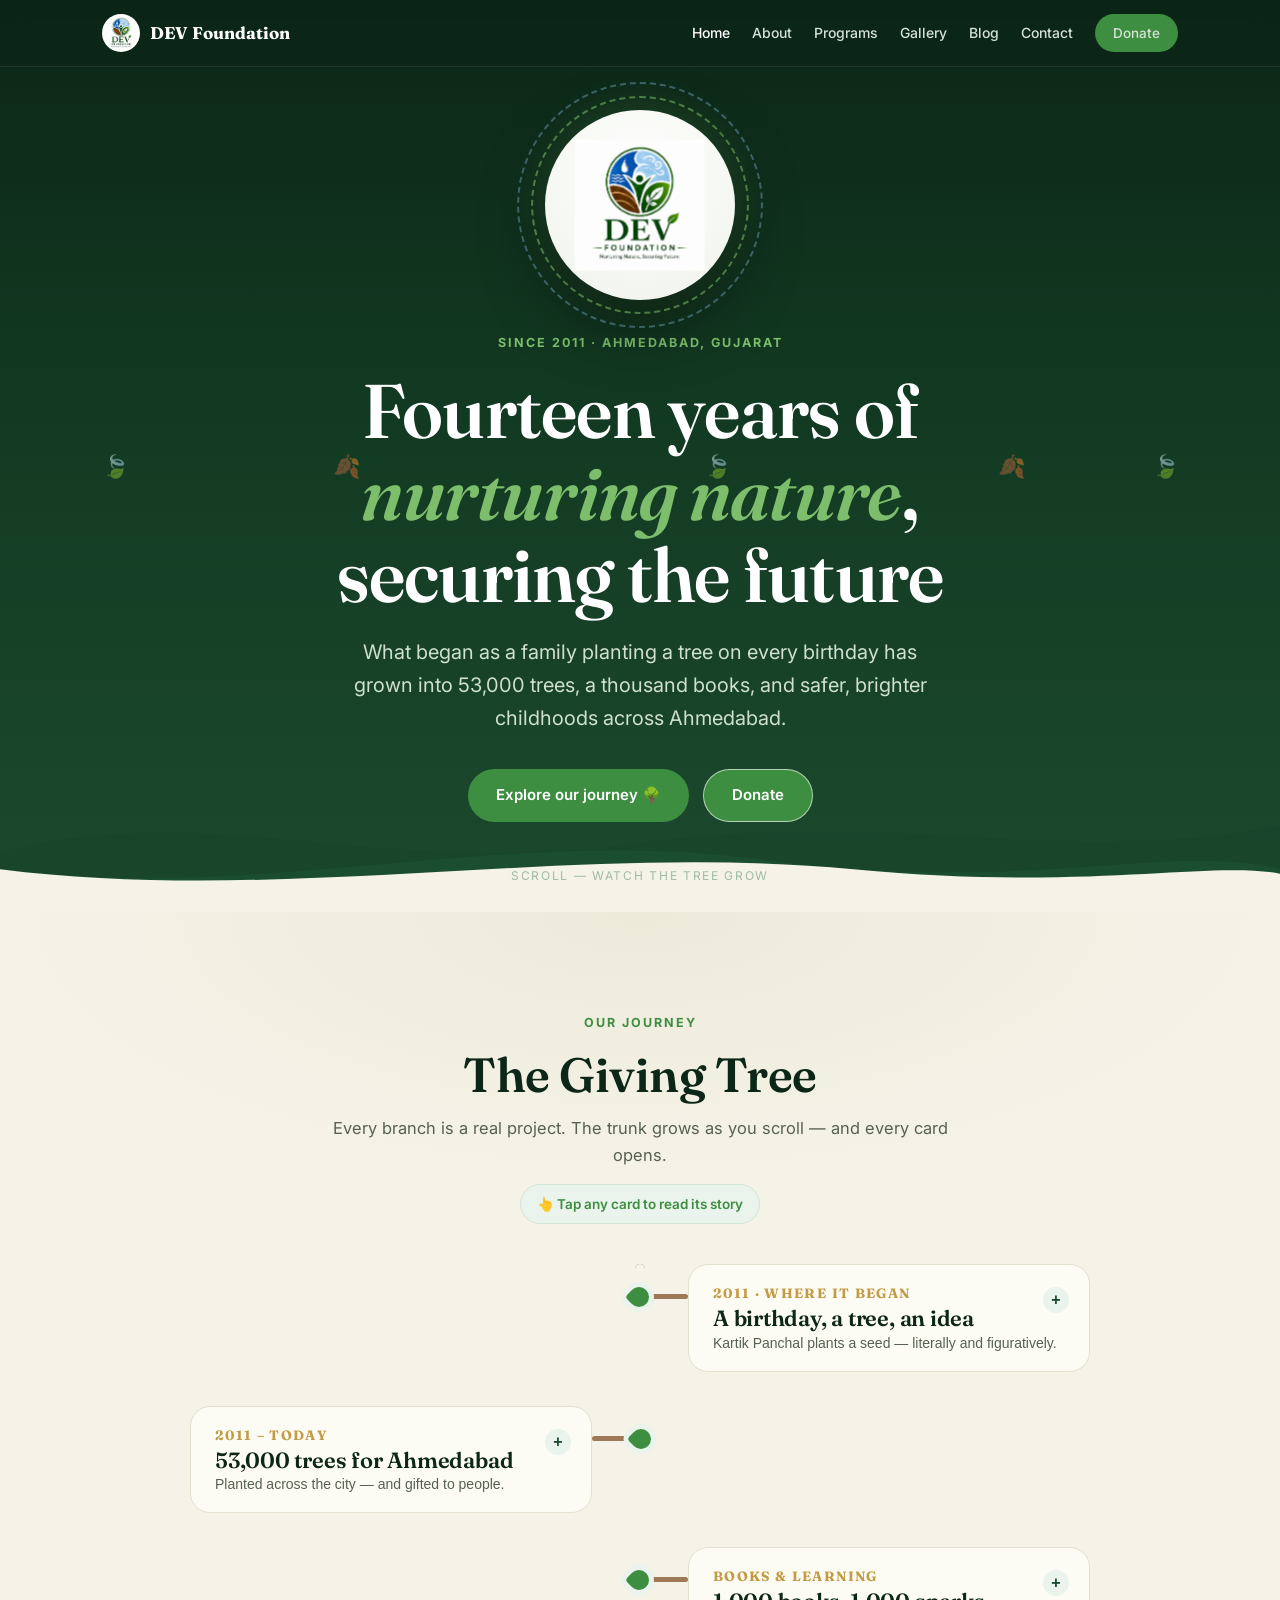
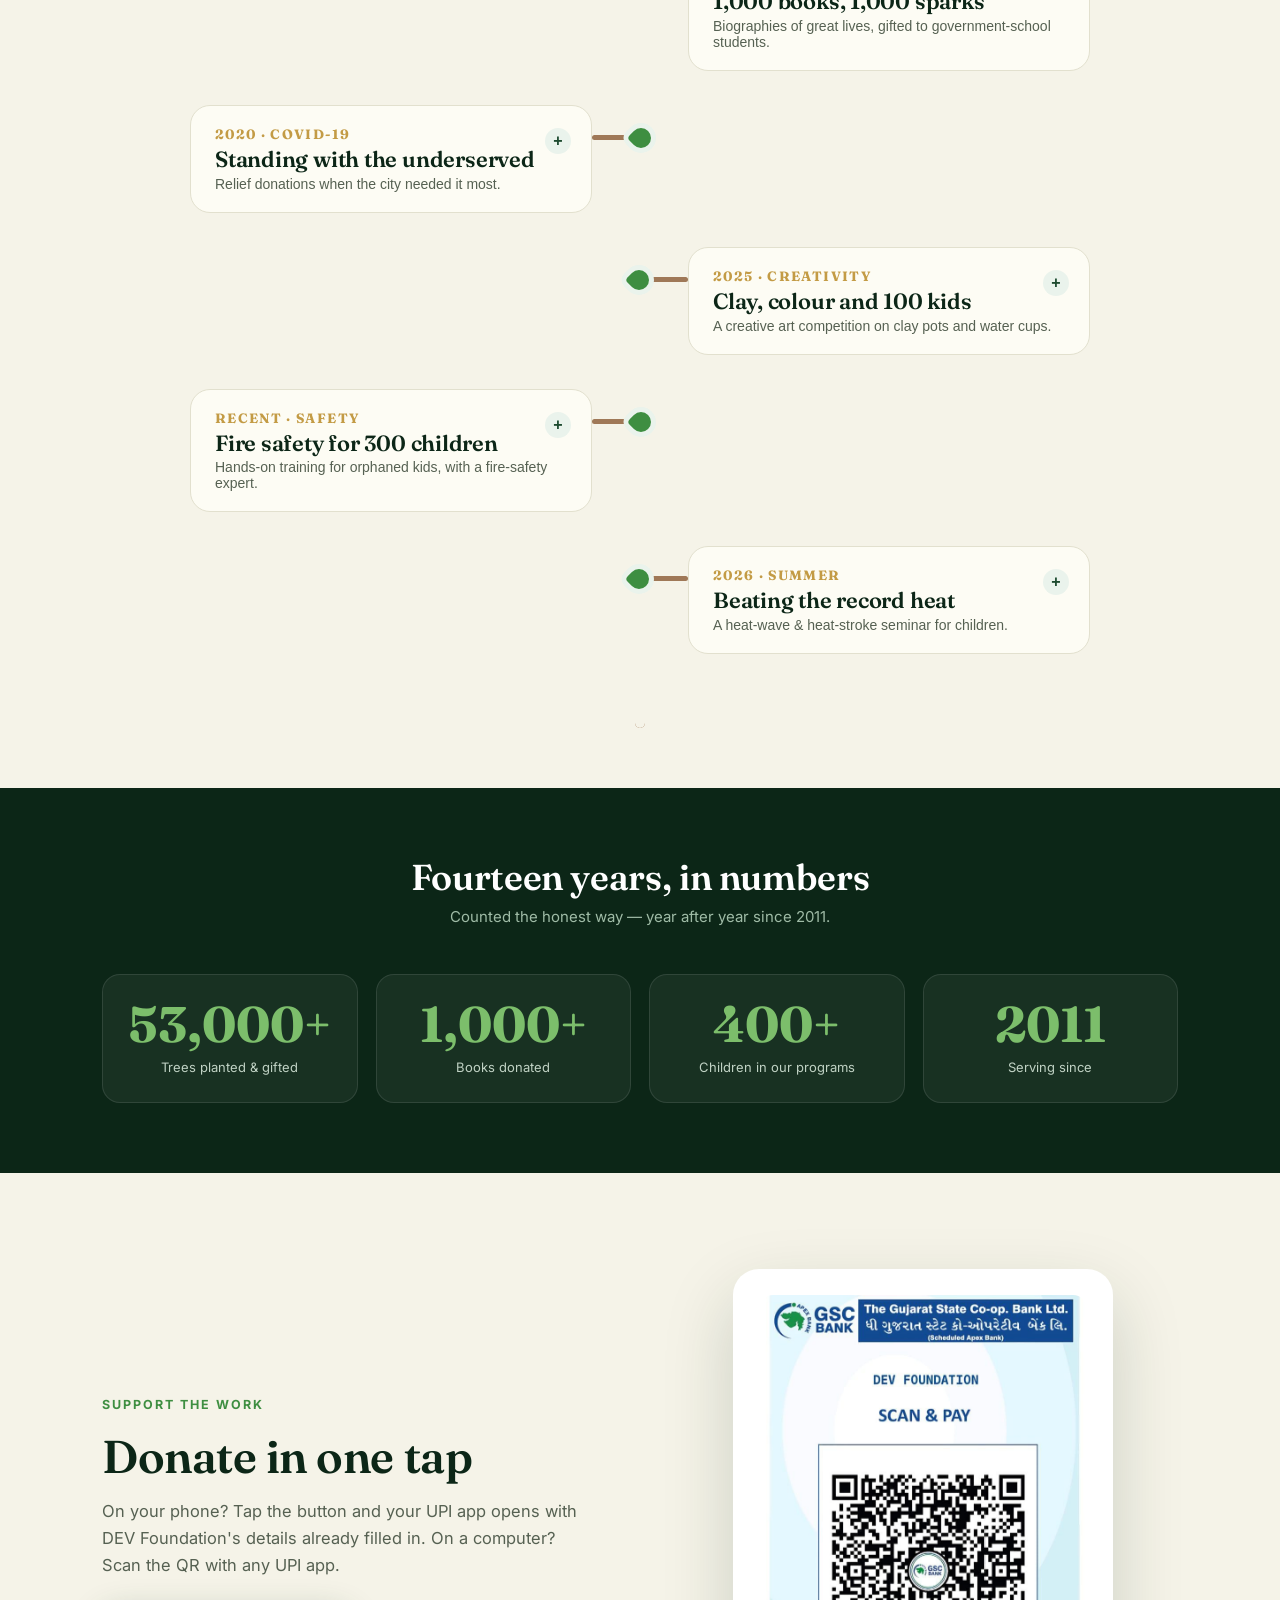
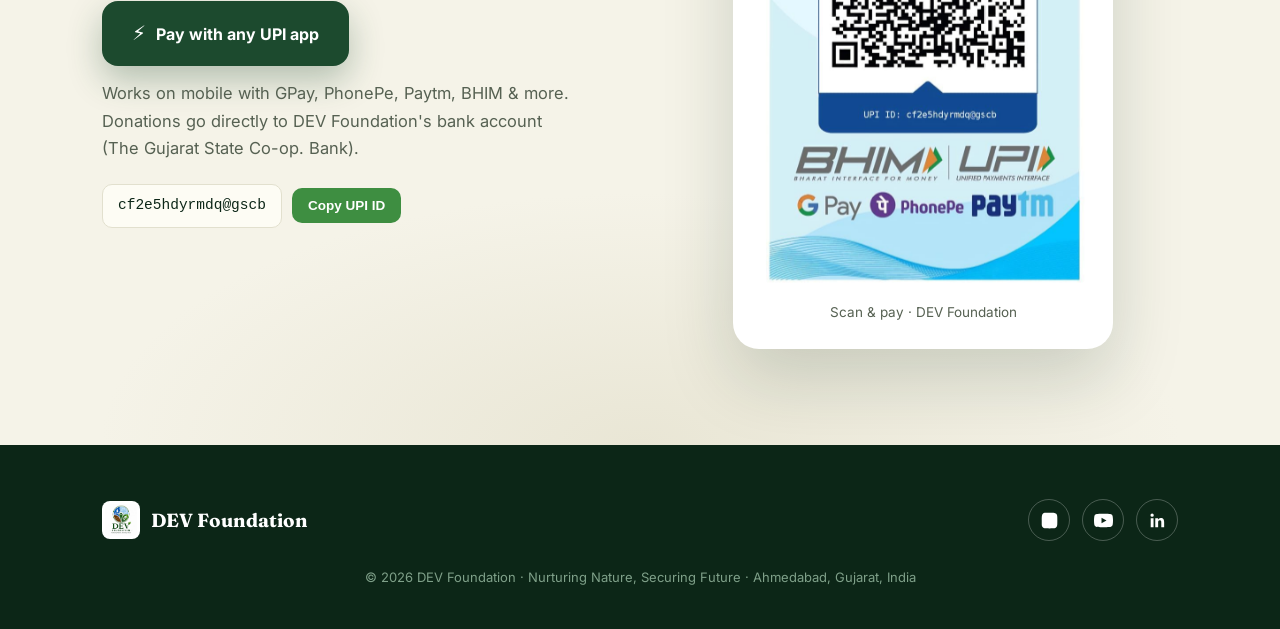
==== commit 71863b83: "Add files via upload" ====
--- a/index.html
+++ b/index.html
@@ -13,13 +13,13 @@
   <meta name="viewport" content="width=device-width, initial-scale=1.0">
   <title>DEV Foundation | Environmental NGO in Ahmedabad, Gujarat</title>
   <meta property="og:title" content="DEV Foundation | Environmental NGO in Ahmedabad, Gujarat">
-  <meta property="og:description" content="DEV Foundation is an environmental NGO in Ahmedabad, Gujarat, serving since 2011 — 50,000+ trees planted, 1,000+ books donated, and safety programs for 400+ children. Donate via UPI.">
+  <meta property="og:description" content="DEV Foundation is an environmental NGO in Ahmedabad, Gujarat, serving since 2011 — 53,000+ trees planted, 1,000+ books donated, and safety programs for 400+ children. Donate via UPI.">
   <meta property="og:type" content="website">
   <meta property="og:url" content="https://dev-foundation.org.in/">
   <meta property="og:image" content="https://dev-foundation.org.in/Images/dev-logo.png">
   <meta property="og:site_name" content="DEV Foundation">
   <link rel="canonical" href="https://dev-foundation.org.in/">
-  <meta name="description" content="DEV Foundation is an environmental NGO in Ahmedabad, Gujarat, serving since 2011 — 50,000+ trees planted, 1,000+ books donated, and safety programs for 400+ children. Donate via UPI.">
+  <meta name="description" content="DEV Foundation is an environmental NGO in Ahmedabad, Gujarat, serving since 2011 — 53,000+ trees planted, 1,000+ books donated, and safety programs for 400+ children. Donate via UPI.">
   <link rel="preconnect" href="https://fonts.googleapis.com">
   <link rel="preconnect" href="https://fonts.gstatic.com" crossorigin>
   <link href="https://fonts.googleapis.com/css2?family=Fraunces:ital,opsz,wght@0,9..144,400;0,9..144,600;0,9..144,700;1,9..144,500&family=Inter:wght@400;500;600;700&display=swap" rel="stylesheet">
@@ -65,7 +65,7 @@
     </div>
     <span class="eyebrow">Since 2011 · Ahmedabad, Gujarat</span>
     <h1>Fourteen years of <em>nurturing nature</em>, securing the future</h1>
-    <p class="lead">What began as a family planting a tree on every birthday has grown into 50,000 trees, a thousand books, and safer, brighter childhoods across Ahmedabad.</p>
+    <p class="lead">What began as a family planting a tree on every birthday has grown into 53,000 trees, a thousand books, and safer, brighter childhoods across Ahmedabad.</p>
     <div class="hero-cta">
       <a href="#tree" class="btn">Explore our journey 🌳</a>
       <a href="#donate" class="btn ghost">Donate</a>
@@ -116,15 +116,15 @@
         <button class="node" aria-expanded="false" aria-controls="d2">
           <span class="leafdot"></span>
           <span class="yr">2011 – TODAY</span>
-          <h3>50,000 trees for Ahmedabad</h3>
+          <h3>53,000 trees for Ahmedabad</h3>
           <p class="peek">Planted across the city — and gifted to people.</p>
           <span class="openicon">+</span>
         </button>
         <div class="detail" id="d2">
           <div class="detail-inner">
-            <p>Year after year, tree by tree, DEV Foundation has planted and gifted around <strong>50,000 trees</strong> in and around Ahmedabad. Some stand in public spaces; many were gifted to people to plant and care for themselves — spreading the habit, not just the trees.</p>
-            <span class="fact">🌳 ~50,000 trees</span><span class="fact">📍 Ahmedabad</span><span class="fact">🎁 Gifted to citizens</span>
-            <div class="photo-slot">Photo slot — plantation drives (add later)</div>
+            <p>Year after year, tree by tree, DEV Foundation has planted and gifted around <strong>53,000 trees</strong> in and around Ahmedabad — including over <strong>3,000 in a single monsoon week in 2026</strong>. Some stand in public spaces; many were gifted to people to plant and care for themselves — spreading the habit, not just the trees.</p>
+            <span class="fact">🌳 ~53,000 trees</span><span class="fact">📍 Ahmedabad</span><span class="fact">🎁 Gifted to citizens</span>
+            <img src="Images/plantation-1.jpg" alt="Monsoon tree plantation drive" loading="lazy" style="border-radius:12px;margin-top:12px">
           </div>
         </div>
       </div>
@@ -229,7 +229,7 @@
     <h2>Fourteen years, in numbers</h2>
     <p class="sub">Counted the honest way — year after year since 2011.</p>
     <div class="counters">
-      <div class="counter rv"><div class="n" data-to="50000" data-suffix="+">0</div><div class="l">Trees planted &amp; gifted</div></div>
+      <div class="counter rv"><div class="n" data-to="53000" data-suffix="+">0</div><div class="l">Trees planted &amp; gifted</div></div>
       <div class="counter rv"><div class="n" data-to="1000" data-suffix="+">0</div><div class="l">Books donated</div></div>
       <div class="counter rv"><div class="n" data-to="400" data-suffix="+">0</div><div class="l">Children in our programs</div></div>
       <div class="counter rv"><div class="n" data-to="2011" data-plain="1">0</div><div class="l">Serving since</div></div>
